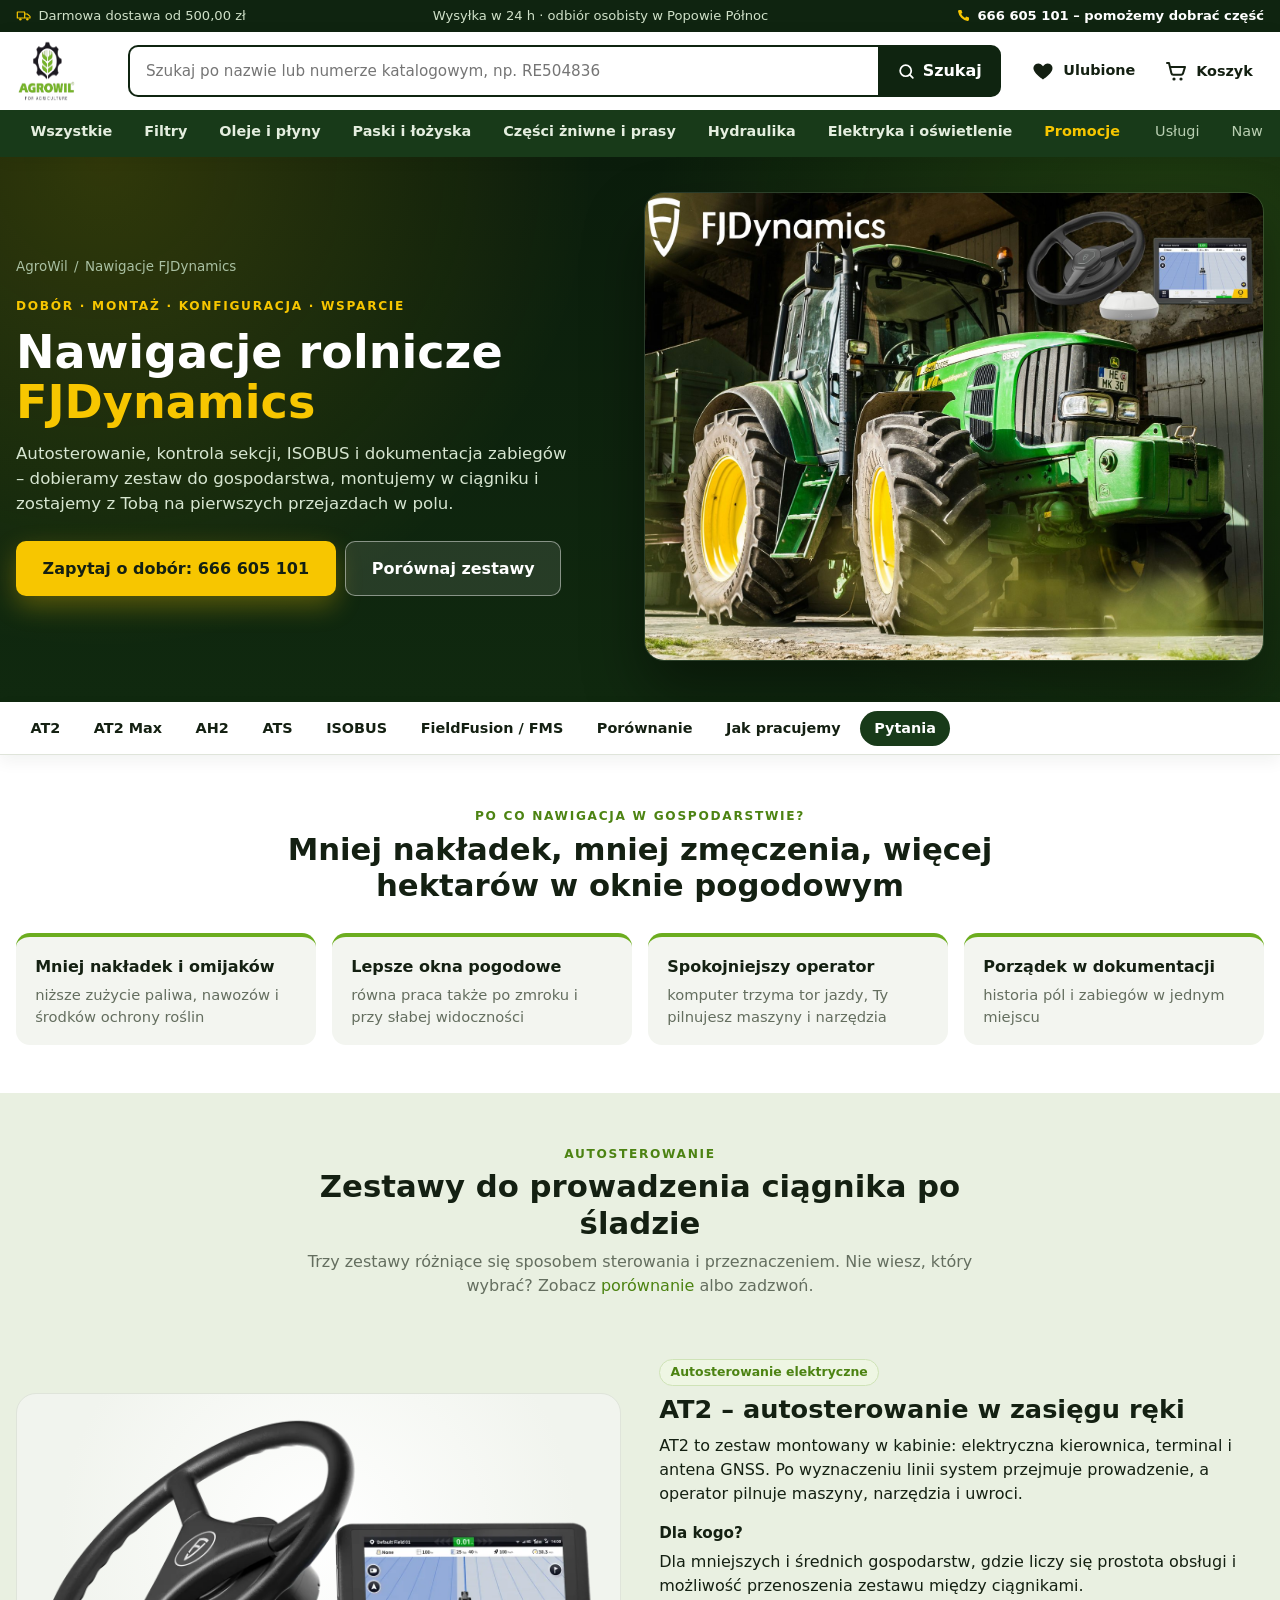
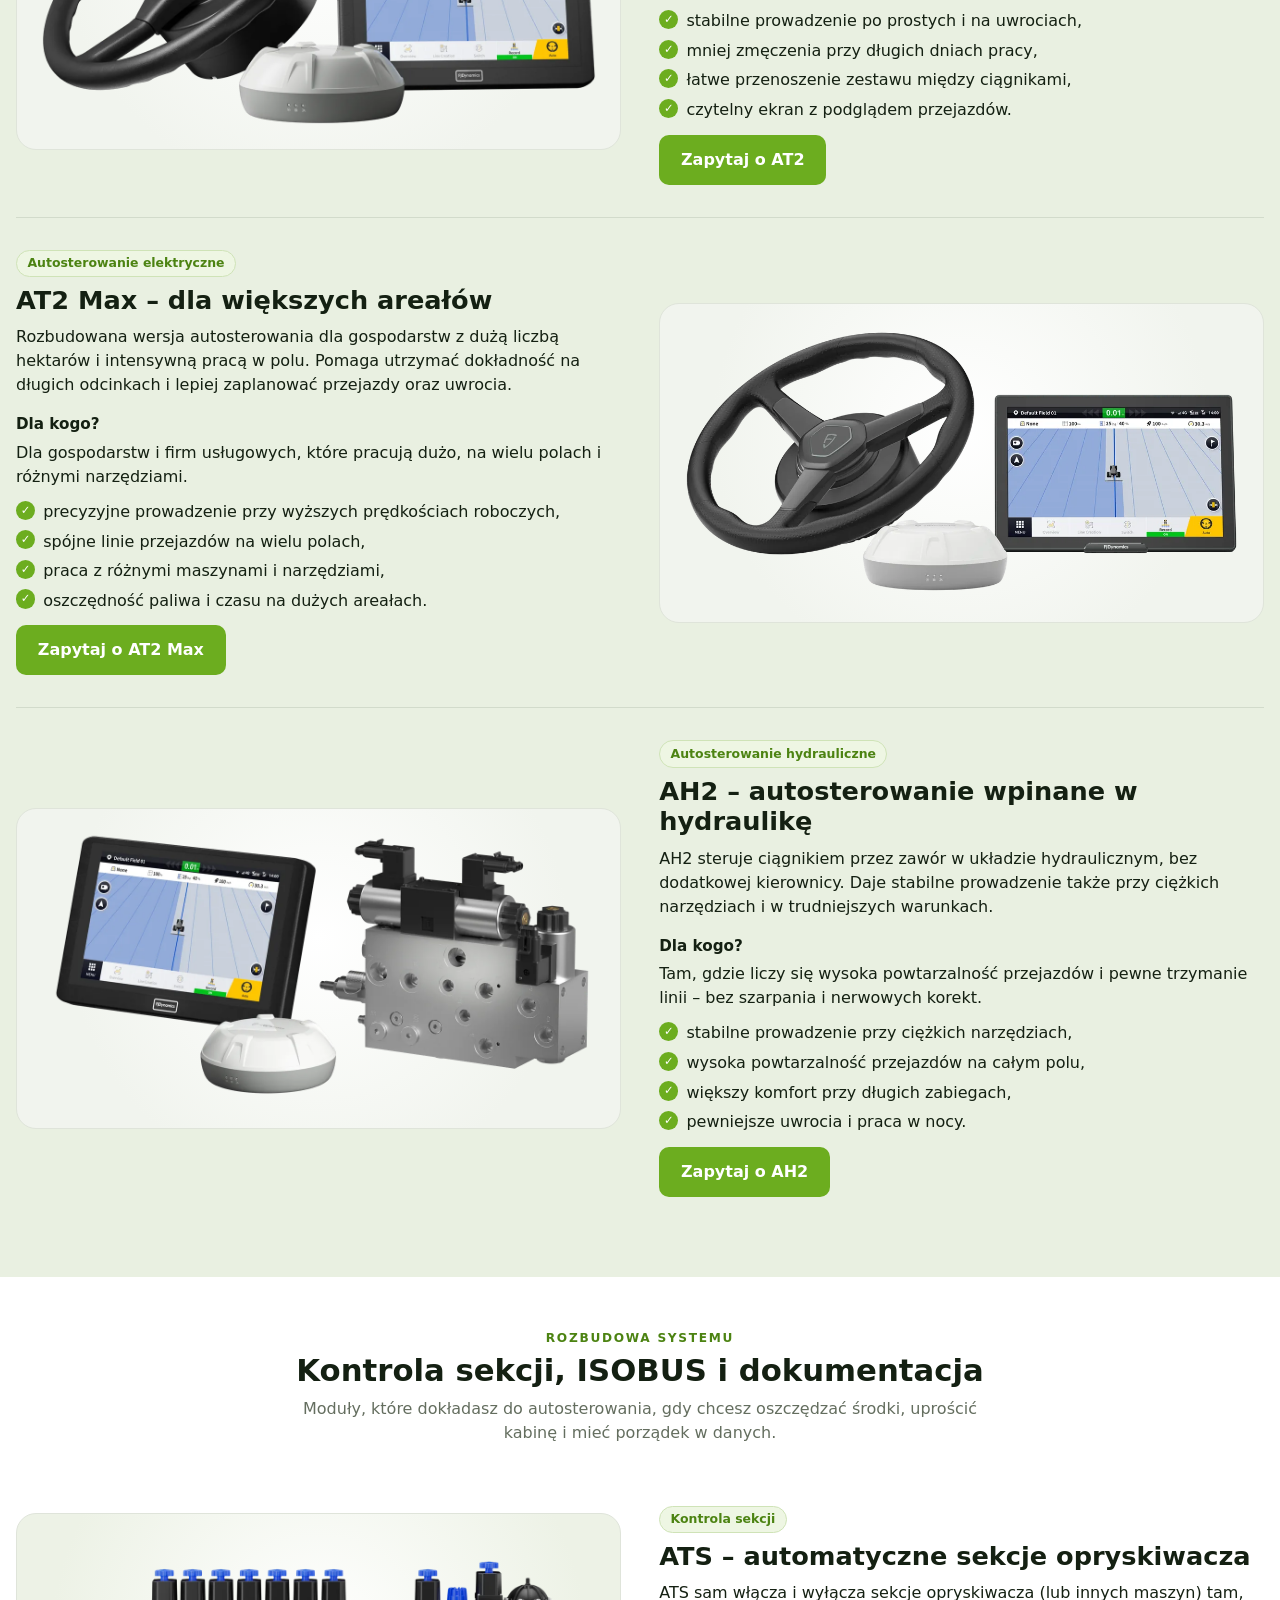
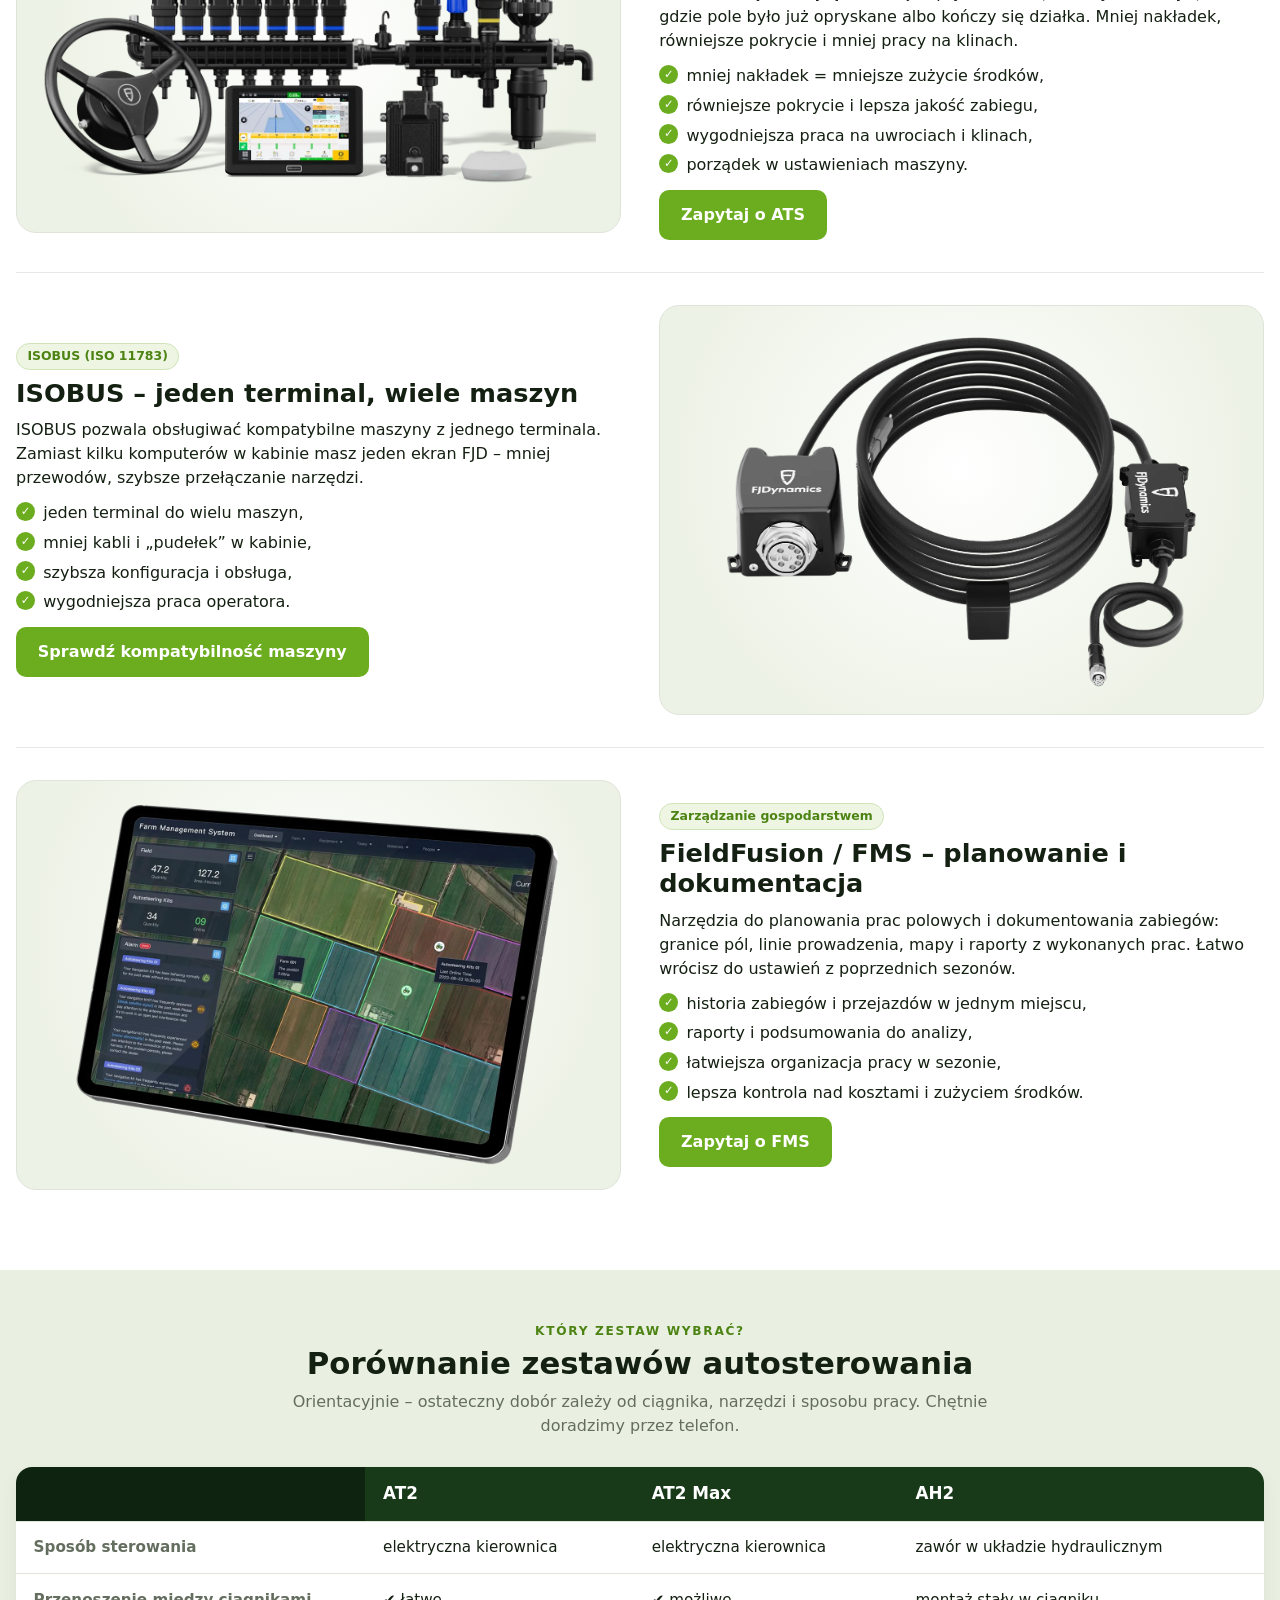
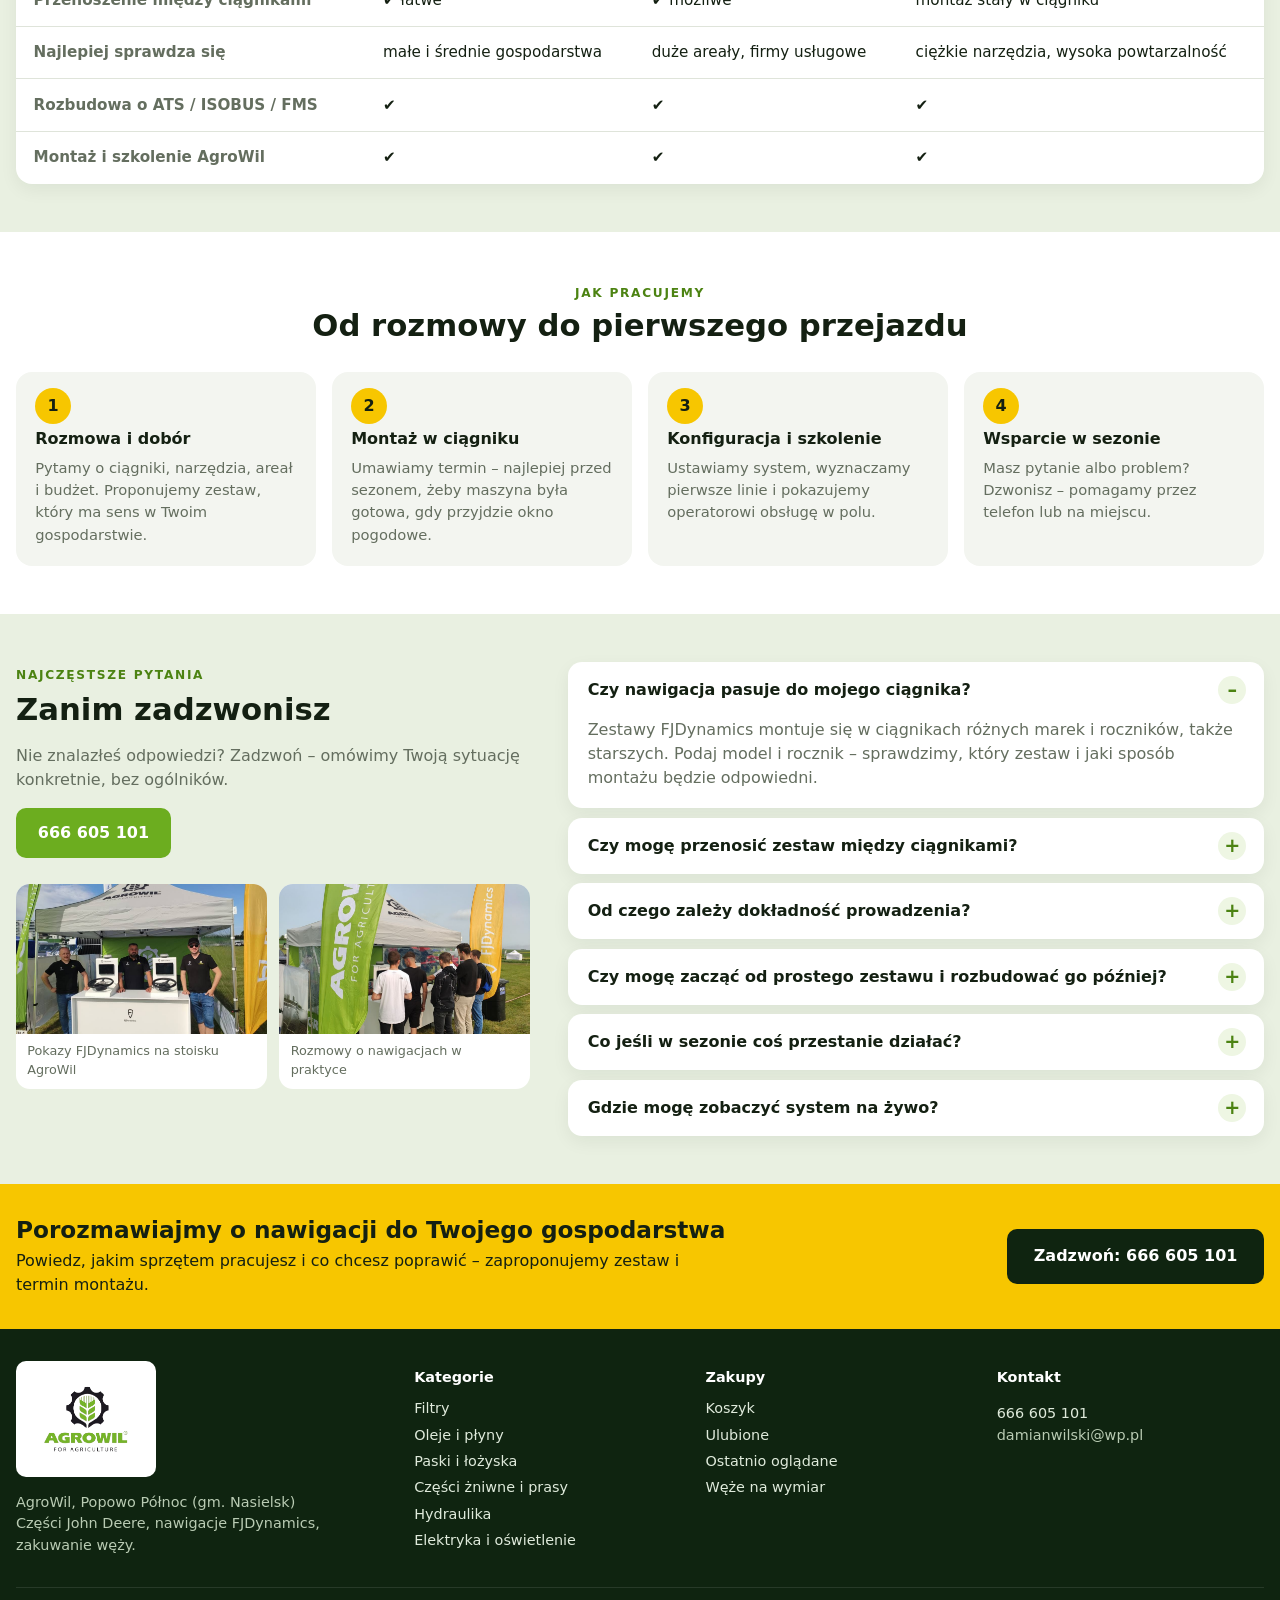
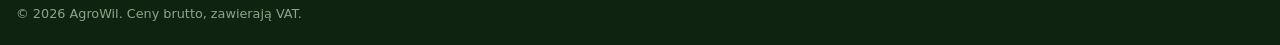
==== agrowilfjdynamics.html @ b427e37b "Podstrona FJDynamics, nowy wygląd strony głównej, poprawki nagłówka - nowa podstrona agrowilfjdynami" ====
<!-- agrowilfjdynamics.html – nawigacje rolnicze FJDynamics: zestawy, porównanie, montaż, pytania -->
<!DOCTYPE html>
<html lang="pl">
<head>
<meta charset="utf-8"/>
<title>Nawigacje rolnicze FJDynamics – AT2, AT2 Max, AH2, ATS, ISOBUS, FMS | AgroWil</title>
<meta content="width=device-width, initial-scale=1.0" name="viewport"/>
<meta content="Dobór, montaż i konfiguracja nawigacji rolniczych FJDynamics: autosterowanie AT2, AT2 Max, AH2, kontrola sekcji ATS, ISOBUS i FieldFusion/FMS. AgroWil, Popowo Północ." name="description"/>
<link href="logo_agrowil.png" rel="icon" type="image/png"/>
<link href="shop/shop.css" rel="stylesheet"/>
</head>
<body class="shop fjd-page">
<div data-shop-header></div>
<main>

<section class="band band--hero fjd-hero">
<div class="wrap fjd-hero__grid">
<div>
<nav class="crumbs crumbs--light" aria-label="Okruszki"><a href="index.html">AgroWil</a><span>/</span><span>Nawigacje FJDynamics</span></nav>
<span class="eyebrow">Dobór · montaż · konfiguracja · wsparcie</span>
<h1>Nawigacje rolnicze <span class="hl">FJDynamics</span></h1>
<p>Autosterowanie, kontrola sekcji, ISOBUS i dokumentacja zabiegów – dobieramy zestaw do gospodarstwa, montujemy w ciągniku i zostajemy z Tobą na pierwszych przejazdach w polu.</p>
<div class="home-hero__actions">
<a class="btn btn--yellow" href="tel:+48666605101">Zapytaj o dobór: 666 605 101</a>
<a class="btn btn--glass" href="#porownanie">Porównaj zestawy</a>
</div>
</div>
<div class="fjd-hero__img">
<img alt="Ciągnik John Deere z nawigacją FJDynamics" src="img/fjd/fjd-hero.jpg"/>
</div>
</div>
</section>

<nav class="fjd-subnav" aria-label="Zestawy FJDynamics">
<div class="wrap fjd-subnav__inner">
<a href="#at2">AT2</a>
<a href="#at2max">AT2 Max</a>
<a href="#ah2">AH2</a>
<a href="#ats">ATS</a>
<a href="#isobus">ISOBUS</a>
<a href="#fms">FieldFusion / FMS</a>
<a href="#porownanie">Porównanie</a>
<a href="#montaz">Jak pracujemy</a>
<a href="#pytania">Pytania</a>
</div>
</nav>

<section class="band band--white">
<div class="wrap">
<header class="band__head">
<span class="eyebrow eyebrow--dark">Po co nawigacja w gospodarstwie?</span>
<h2>Mniej nakładek, mniej zmęczenia, więcej hektarów w oknie pogodowym</h2>
</header>
<div class="fjd-benefits">
<div><b>Mniej nakładek i omijaków</b><span>niższe zużycie paliwa, nawozów i środków ochrony roślin</span></div>
<div><b>Lepsze okna pogodowe</b><span>równa praca także po zmroku i przy słabej widoczności</span></div>
<div><b>Spokojniejszy operator</b><span>komputer trzyma tor jazdy, Ty pilnujesz maszyny i narzędzia</span></div>
<div><b>Porządek w dokumentacji</b><span>historia pól i zabiegów w jednym miejscu</span></div>
</div>
</div>
</section>

<!-- AUTOSTEROWANIE -->
<section class="band band--tint">
<div class="wrap">
<header class="band__head">
<span class="eyebrow eyebrow--dark">Autosterowanie</span>
<h2>Zestawy do prowadzenia ciągnika po śladzie</h2>
<p>Trzy zestawy różniące się sposobem sterowania i przeznaczeniem. Nie wiesz, który wybrać? Zobacz <a href="#porownanie">porównanie</a> albo zadzwoń.</p>
</header>

<article class="fjd-prod" id="at2">
<div class="fjd-prod__img"><img alt="Zestaw FJDynamics AT2 – kierownica, terminal i antena" loading="lazy" src="img/fjd/at2.webp"/></div>
<div class="fjd-prod__body">
<span class="tag">Autosterowanie elektryczne</span>
<h3>AT2 – autosterowanie w zasięgu ręki</h3>
<p>AT2 to zestaw montowany w kabinie: elektryczna kierownica, terminal i antena GNSS. Po wyznaczeniu linii system przejmuje prowadzenie, a operator pilnuje maszyny, narzędzia i uwroci.</p>
<h4>Dla kogo?</h4>
<p>Dla mniejszych i średnich gospodarstw, gdzie liczy się prostota obsługi i możliwość przenoszenia zestawu między ciągnikami.</p>
<ul class="ticks">
<li>stabilne prowadzenie po prostych i na uwrociach,</li>
<li>mniej zmęczenia przy długich dniach pracy,</li>
<li>łatwe przenoszenie zestawu między ciągnikami,</li>
<li>czytelny ekran z podglądem przejazdów.</li>
</ul>
<a class="btn btn--primary" href="tel:+48666605101">Zapytaj o AT2</a>
</div>
</article>

<article class="fjd-prod fjd-prod--rev" id="at2max">
<div class="fjd-prod__img"><img alt="Zestaw FJDynamics AT2 Max" loading="lazy" src="img/fjd/at2max.webp"/></div>
<div class="fjd-prod__body">
<span class="tag">Autosterowanie elektryczne</span>
<h3>AT2 Max – dla większych areałów</h3>
<p>Rozbudowana wersja autosterowania dla gospodarstw z dużą liczbą hektarów i intensywną pracą w polu. Pomaga utrzymać dokładność na długich odcinkach i lepiej zaplanować przejazdy oraz uwrocia.</p>
<h4>Dla kogo?</h4>
<p>Dla gospodarstw i firm usługowych, które pracują dużo, na wielu polach i różnymi narzędziami.</p>
<ul class="ticks">
<li>precyzyjne prowadzenie przy wyższych prędkościach roboczych,</li>
<li>spójne linie przejazdów na wielu polach,</li>
<li>praca z różnymi maszynami i narzędziami,</li>
<li>oszczędność paliwa i czasu na dużych areałach.</li>
</ul>
<a class="btn btn--primary" href="tel:+48666605101">Zapytaj o AT2 Max</a>
</div>
</article>

<article class="fjd-prod" id="ah2">
<div class="fjd-prod__img"><img alt="Zestaw FJDynamics AH2 – autosterowanie hydrauliczne" loading="lazy" src="img/fjd/ah2.webp"/></div>
<div class="fjd-prod__body">
<span class="tag">Autosterowanie hydrauliczne</span>
<h3>AH2 – autosterowanie wpinane w hydraulikę</h3>
<p>AH2 steruje ciągnikiem przez zawór w układzie hydraulicznym, bez dodatkowej kierownicy. Daje stabilne prowadzenie także przy ciężkich narzędziach i w trudniejszych warunkach.</p>
<h4>Dla kogo?</h4>
<p>Tam, gdzie liczy się wysoka powtarzalność przejazdów i pewne trzymanie linii – bez szarpania i nerwowych korekt.</p>
<ul class="ticks">
<li>stabilne prowadzenie przy ciężkich narzędziach,</li>
<li>wysoka powtarzalność przejazdów na całym polu,</li>
<li>większy komfort przy długich zabiegach,</li>
<li>pewniejsze uwrocia i praca w nocy.</li>
</ul>
<a class="btn btn--primary" href="tel:+48666605101">Zapytaj o AH2</a>
</div>
</article>
</div>
</section>

<!-- ROZBUDOWA -->
<section class="band band--white">
<div class="wrap">
<header class="band__head">
<span class="eyebrow eyebrow--dark">Rozbudowa systemu</span>
<h2>Kontrola sekcji, ISOBUS i dokumentacja</h2>
<p>Moduły, które dokładasz do autosterowania, gdy chcesz oszczędzać środki, uprościć kabinę i mieć porządek w danych.</p>
</header>

<article class="fjd-prod" id="ats">
<div class="fjd-prod__img"><img alt="System ATS FJDynamics do kontroli sekcji opryskiwacza" loading="lazy" src="img/fjd/ats.webp"/></div>
<div class="fjd-prod__body">
<span class="tag">Kontrola sekcji</span>
<h3>ATS – automatyczne sekcje opryskiwacza</h3>
<p>ATS sam włącza i wyłącza sekcje opryskiwacza (lub innych maszyn) tam, gdzie pole było już opryskane albo kończy się działka. Mniej nakładek, równiejsze pokrycie i mniej pracy na klinach.</p>
<ul class="ticks">
<li>mniej nakładek = mniejsze zużycie środków,</li>
<li>równiejsze pokrycie i lepsza jakość zabiegu,</li>
<li>wygodniejsza praca na uwrociach i klinach,</li>
<li>porządek w ustawieniach maszyny.</li>
</ul>
<a class="btn btn--primary" href="tel:+48666605101">Zapytaj o ATS</a>
</div>
</article>

<article class="fjd-prod fjd-prod--rev" id="isobus">
<div class="fjd-prod__img"><img alt="ISOBUS FJDynamics – jeden terminal do wielu maszyn" loading="lazy" src="img/fjd/isobus.webp"/></div>
<div class="fjd-prod__body">
<span class="tag">ISOBUS (ISO 11783)</span>
<h3>ISOBUS – jeden terminal, wiele maszyn</h3>
<p>ISOBUS pozwala obsługiwać kompatybilne maszyny z jednego terminala. Zamiast kilku komputerów w kabinie masz jeden ekran FJD – mniej przewodów, szybsze przełączanie narzędzi.</p>
<ul class="ticks">
<li>jeden terminal do wielu maszyn,</li>
<li>mniej kabli i „pudełek” w kabinie,</li>
<li>szybsza konfiguracja i obsługa,</li>
<li>wygodniejsza praca operatora.</li>
</ul>
<a class="btn btn--primary" href="tel:+48666605101">Sprawdź kompatybilność maszyny</a>
</div>
</article>

<article class="fjd-prod" id="fms">
<div class="fjd-prod__img"><img alt="FieldFusion / FMS – planowanie i dokumentacja zabiegów" loading="lazy" src="img/fjd/fms.webp"/></div>
<div class="fjd-prod__body">
<span class="tag">Zarządzanie gospodarstwem</span>
<h3>FieldFusion / FMS – planowanie i dokumentacja</h3>
<p>Narzędzia do planowania prac polowych i dokumentowania zabiegów: granice pól, linie prowadzenia, mapy i raporty z wykonanych prac. Łatwo wrócisz do ustawień z poprzednich sezonów.</p>
<ul class="ticks">
<li>historia zabiegów i przejazdów w jednym miejscu,</li>
<li>raporty i podsumowania do analizy,</li>
<li>łatwiejsza organizacja pracy w sezonie,</li>
<li>lepsza kontrola nad kosztami i zużyciem środków.</li>
</ul>
<a class="btn btn--primary" href="tel:+48666605101">Zapytaj o FMS</a>
</div>
</article>
</div>
</section>

<!-- PORÓWNANIE -->
<section class="band band--tint" id="porownanie">
<div class="wrap">
<header class="band__head">
<span class="eyebrow eyebrow--dark">Który zestaw wybrać?</span>
<h2>Porównanie zestawów autosterowania</h2>
<p>Orientacyjnie – ostateczny dobór zależy od ciągnika, narzędzi i sposobu pracy. Chętnie doradzimy przez telefon.</p>
</header>
<div class="table-wrap">
<table class="compare">
<thead>
<tr><th></th><th>AT2</th><th>AT2 Max</th><th>AH2</th></tr>
</thead>
<tbody>
<tr><th>Sposób sterowania</th><td>elektryczna kierownica</td><td>elektryczna kierownica</td><td>zawór w układzie hydraulicznym</td></tr>
<tr><th>Przenoszenie między ciągnikami</th><td>✔ łatwe</td><td>✔ możliwe</td><td>montaż stały w ciągniku</td></tr>
<tr><th>Najlepiej sprawdza się</th><td>małe i średnie gospodarstwa</td><td>duże areały, firmy usługowe</td><td>ciężkie narzędzia, wysoka powtarzalność</td></tr>
<tr><th>Rozbudowa o ATS / ISOBUS / FMS</th><td>✔</td><td>✔</td><td>✔</td></tr>
<tr><th>Montaż i szkolenie AgroWil</th><td>✔</td><td>✔</td><td>✔</td></tr>
</tbody>
</table>
</div>
</div>
</section>

<!-- JAK PRACUJEMY -->
<section class="band band--white" id="montaz">
<div class="wrap">
<header class="band__head">
<span class="eyebrow eyebrow--dark">Jak pracujemy</span>
<h2>Od rozmowy do pierwszego przejazdu</h2>
</header>
<ol class="fjd-steps">
<li><b>Rozmowa i dobór</b><span>Pytamy o ciągniki, narzędzia, areał i budżet. Proponujemy zestaw, który ma sens w Twoim gospodarstwie.</span></li>
<li><b>Montaż w ciągniku</b><span>Umawiamy termin – najlepiej przed sezonem, żeby maszyna była gotowa, gdy przyjdzie okno pogodowe.</span></li>
<li><b>Konfiguracja i szkolenie</b><span>Ustawiamy system, wyznaczamy pierwsze linie i pokazujemy operatorowi obsługę w polu.</span></li>
<li><b>Wsparcie w sezonie</b><span>Masz pytanie albo problem? Dzwonisz – pomagamy przez telefon lub na miejscu.</span></li>
</ol>
</div>
</section>

<!-- PYTANIA -->
<section class="band band--tint" id="pytania">
<div class="wrap fjd-faq-grid">
<div>
<span class="eyebrow eyebrow--dark">Najczęstsze pytania</span>
<h2>Zanim zadzwonisz</h2>
<p>Nie znalazłeś odpowiedzi? Zadzwoń – omówimy Twoją sytuację konkretnie, bez ogólników.</p>
<a class="btn btn--primary" href="tel:+48666605101">666 605 101</a>
<div class="fjd-gallery">
<figure><img alt="Stoisko AgroWil z nawigacjami FJDynamics na targach" loading="lazy" src="img/fjd/fot1.jpg"/><figcaption>Pokazy FJDynamics na stoisku AgroWil</figcaption></figure>
<figure><img alt="Rozmowy z rolnikami na stoisku AgroWil" loading="lazy" src="img/fjd/fot3.jpg"/><figcaption>Rozmowy o nawigacjach w praktyce</figcaption></figure>
</div>
</div>
<div class="faq">
<details open>
<summary>Czy nawigacja pasuje do mojego ciągnika?</summary>
<p>Zestawy FJDynamics montuje się w ciągnikach różnych marek i roczników, także starszych. Podaj model i rocznik – sprawdzimy, który zestaw i jaki sposób montażu będzie odpowiedni.</p>
</details>
<details>
<summary>Czy mogę przenosić zestaw między ciągnikami?</summary>
<p>Zestawy z elektryczną kierownicą (AT2, AT2 Max) da się przekładać między ciągnikami. AH2 montuje się na stałe w układzie hydraulicznym konkretnej maszyny.</p>
</details>
<details>
<summary>Od czego zależy dokładność prowadzenia?</summary>
<p>Przede wszystkim od źródła sygnału korekcyjnego (np. RTK), ustawienia anteny i konfiguracji ciągnika z narzędziem. Przy montażu dobieramy i ustawiamy wszystko tak, żeby przejazdy były powtarzalne.</p>
</details>
<details>
<summary>Czy mogę zacząć od prostego zestawu i rozbudować go później?</summary>
<p>Tak. Do autosterowania można z czasem dołożyć kontrolę sekcji ATS, ISOBUS czy dokumentację FieldFusion/FMS – nie trzeba kupować wszystkiego od razu.</p>
</details>
<details>
<summary>Co jeśli w sezonie coś przestanie działać?</summary>
<p>Dzwonisz do nas. Większość spraw rozwiązujemy przez telefon, a gdy trzeba – przyjeżdżamy na miejsce. Wiemy, że w sezonie liczy się każdy dzień.</p>
</details>
<details>
<summary>Gdzie mogę zobaczyć system na żywo?</summary>
<p>Pokazujemy nawigacje m.in. na Mazowieckich Dniach Rolnictwa i w Szepietowie. Możesz też umówić się na pokaz – zadzwoń i ustalimy termin.</p>
</details>
</div>
</div>
</section>

<section class="band band--yellow">
<div class="wrap cta-band">
<div>
<h2>Porozmawiajmy o nawigacji do Twojego gospodarstwa</h2>
<p>Powiedz, jakim sprzętem pracujesz i co chcesz poprawić – zaproponujemy zestaw i termin montażu.</p>
</div>
<a class="btn btn--dark" href="tel:+48666605101">Zadzwoń: 666 605 101</a>
</div>
</section>

</main>
<div data-shop-footer="no-perks"></div>
<script defer src="shop/products.js"></script>
<script defer src="shop/photos.js"></script>
<script defer src="shop/images.js"></script>
<script defer src="shop/shop.js"></script>
<script defer src="shop/fjd.js"></script>
</body>
</html>
---- shop/shop.css ----
/* shop/shop.css – sklep AgroWil */

:root {
  --bg: #f3f5f0;
  --surface: #ffffff;
  --line: #dfe4da;
  --ink: #142012;
  --muted: #646e5f;
  --forest: #0f2410;
  --forest-2: #183a19;
  --lime: #6cad1f;
  --lime-d: #4c8312;
  --lime-soft: #eef6e3;
  --yellow: #f7c600;
  --yellow-d: #e0b200;
  --sale: #d0392b;
  --ok: #2f8a2a;
  --warn: #c77800;
  --radius: 12px;
  --shadow: 0 10px 30px rgba(15, 36, 16, 0.1);
}

*, *::before, *::after { box-sizing: border-box; }

body.shop {
  margin: 0;
  font-family: system-ui, -apple-system, BlinkMacSystemFont, "Segoe UI", sans-serif;
  background: var(--bg);
  color: var(--ink);
  line-height: 1.5;
}

body.no-scroll { overflow: hidden; }

/* pola i kotwice nie chowają się pod przyklejonym nagłówkiem */
.shop input, .shop textarea, .shop [id] { scroll-margin-top: calc(var(--shop-header-h, 130px) + 16px); }

.shop img { max-width: 100%; display: block; }
.shop a { color: var(--lime-d); text-decoration: none; }
.shop a:hover { text-decoration: underline; }
.shop svg { display: block; }
.shop h1, .shop h2, .shop h3 { line-height: 1.2; }

.wrap { width: min(1280px, 100% - 2rem); margin: 0 auto; }
.shop-main { padding: 1rem 0 3rem; min-height: 60vh; }

/* ---------- Przyciski ---------- */
.btn {
  display: inline-flex; align-items: center; justify-content: center; gap: .5rem;
  padding: .75rem 1.3rem; border-radius: 10px; border: 1px solid transparent;
  font: inherit; font-weight: 700; cursor: pointer; text-decoration: none !important;
  transition: background .15s, transform .1s, box-shadow .15s;
}
.btn svg { width: 18px; height: 18px; }
.btn--primary { background: var(--lime); color: #fff !important; }
.btn--primary:hover { background: var(--lime-d); }
.btn--primary:disabled { background: #a9b6a0; cursor: not-allowed; }
.btn--ghost { background: #fff; border-color: var(--line); color: var(--ink) !important; }
.btn--ghost:hover { border-color: var(--lime); }
.btn--yellow { background: var(--yellow); color: var(--ink) !important; }
.btn--yellow:hover { background: var(--yellow-d); }
.btn--glass { background: rgba(255, 255, 255, .1); border-color: rgba(255, 255, 255, .45); color: #fff !important; }
.btn--glass:hover { background: rgba(255, 255, 255, .18); }
.btn--small { padding: .45rem .8rem; font-size: .88rem; }
.btn--block { width: 100%; }

.btn-cart {
  display: inline-flex; align-items: center; justify-content: center; gap: .45rem;
  width: 100%; padding: .65rem .8rem; border: 0; border-radius: 10px;
  background: var(--yellow); color: var(--ink) !important; font: inherit; font-weight: 800; font-size: .92rem;
  cursor: pointer; text-decoration: none !important; transition: background .15s, transform .1s;
}
.btn-cart:hover { background: var(--yellow-d); }
.btn-cart:active { transform: scale(.98); }
.btn-cart svg { width: 19px; height: 19px; }
.btn-cart--ghost { background: transparent; border: 1px solid var(--line); font-weight: 600; }
.btn-cart--ghost:hover { background: var(--lime-soft); }
.btn-cart--big { padding: .9rem 1.4rem; font-size: 1.02rem; flex: 1; }

.icon-btn {
  display: inline-grid; place-items: center; width: 40px; height: 40px; padding: 0;
  border: 1px solid var(--line); border-radius: 10px; background: #fff; color: var(--ink); cursor: pointer;
}
.icon-btn svg { width: 20px; height: 20px; }
.icon-btn:hover { border-color: var(--lime); color: var(--lime-d); }
.icon-btn--add { background: var(--yellow); border-color: var(--yellow); }

.link-btn { background: none; border: 0; padding: 0; font: inherit; font-size: .9rem; color: var(--lime-d); cursor: pointer; }
.link-btn:hover { text-decoration: underline; }

/* ---------- Pasek górny ---------- */
.topbar { background: var(--forest); color: #cfe0c8; font-size: .82rem; }
.topbar__inner { display: flex; justify-content: space-between; align-items: center; gap: 1rem; padding: .4rem 0; }
.topbar span, .topbar a { display: inline-flex; align-items: center; gap: .4rem; }
.topbar a { color: #fff !important; font-weight: 600; }
.topbar svg { width: 16px; height: 16px; color: var(--yellow); }

/* ---------- Nagłówek ---------- */
.shop-header { position: sticky; top: 0; z-index: 50; background: #fff; box-shadow: 0 2px 14px rgba(15, 36, 16, .08); }
.shop-header__row { display: flex; align-items: center; gap: 1.2rem; padding: .55rem 0; }
.shop-logo { display: flex; align-items: center; gap: .1rem; flex-shrink: 0; text-decoration: none !important; }
.shop-logo img { height: 104px; width: auto; margin: -22px -16px; }
.shop-burger { display: none; }

.shop-search { position: relative; flex: 1; display: flex; }
.shop-search input {
  flex: 1; min-width: 0; padding: .78rem 1rem; font: inherit; font-size: .95rem;
  border: 2px solid var(--forest); border-right: 0; border-radius: 10px 0 0 10px; outline: none;
}
.shop-search input:focus { border-color: var(--lime); }
.shop-search input:focus + button { background: var(--lime); }
.shop-search button {
  display: flex; align-items: center; gap: .4rem; padding: 0 1.2rem; border: 0; border-radius: 0 10px 10px 0;
  background: var(--forest); color: #fff; font: inherit; font-weight: 700; cursor: pointer;
}
.shop-search button svg { width: 19px; height: 19px; }

.suggest {
  position: absolute; top: calc(100% + 6px); left: 0; right: 0; z-index: 60;
  background: #fff; border: 1px solid var(--line); border-radius: var(--radius); box-shadow: var(--shadow);
  max-height: 70vh; overflow: auto; padding: .35rem;
}
.suggest a { display: flex; align-items: center; gap: .75rem; padding: .45rem .55rem; border-radius: 8px; color: var(--ink) !important; text-decoration: none !important; }
.suggest a:hover, .suggest a.is-active { background: var(--lime-soft); }
.suggest__img { width: 46px; height: 46px; flex-shrink: 0; border-radius: 6px; overflow: hidden; }
.suggest__txt { flex: 1; min-width: 0; display: flex; flex-direction: column; font-size: .9rem; }
.suggest__txt b { font-weight: 600; white-space: nowrap; overflow: hidden; text-overflow: ellipsis; }
.suggest__txt small { color: var(--muted); }
.suggest__price { font-weight: 800; white-space: nowrap; }
.suggest__cat { font-size: .9rem; }
.suggest__all { justify-content: center; font-weight: 700; color: var(--lime-d) !important; border-top: 1px solid var(--line); border-radius: 0 !important; }
.suggest__empty { padding: .8rem; font-size: .9rem; color: var(--muted); }

.shop-actions { display: flex; gap: .4rem; flex-shrink: 0; }
.shop-action {
  position: relative; display: flex; align-items: center; gap: .5rem; padding: .5rem .7rem; border-radius: 10px;
  color: var(--ink) !important; font-weight: 600; font-size: .9rem; text-decoration: none !important;
}
.shop-action:hover { background: var(--lime-soft); }
.shop-action svg { width: 24px; height: 24px; }
.shop-action__txt { display: flex; flex-direction: column; line-height: 1.15; }
.shop-action__txt small { font-weight: 800; color: var(--lime-d); }
.bubble {
  position: absolute; top: 2px; left: 22px; min-width: 19px; height: 19px; padding: 0 5px; border-radius: 99px;
  background: var(--sale); color: #fff; font-size: .7rem; line-height: 19px; text-align: center;
}
.bubble[hidden] { display: none; }

.cats { background: var(--forest-2); }
.cats__inner { display: flex; gap: .2rem; overflow-x: auto; scrollbar-width: none; }
.cats__inner::-webkit-scrollbar { display: none; }
.cats a {
  padding: .7rem .9rem; color: #e4eedf !important; font-size: .9rem; font-weight: 600; white-space: nowrap;
  border-bottom: 3px solid transparent; text-decoration: none !important;
}
.cats a:hover { background: rgba(255, 255, 255, .07); }
.cats a.is-active { border-bottom-color: var(--yellow); color: #fff !important; }
.cats .cats__promo { color: var(--yellow) !important; }
.cats__sep { margin-left: auto; }
.cats .cats__info { color: #b9cfb2 !important; font-weight: 500; }
.cats .cats__info:hover { color: #fff !important; }

/* ---------- Okruszki, nagłówki ---------- */
.crumbs { display: flex; flex-wrap: wrap; gap: .4rem; font-size: .84rem; color: var(--muted); margin: .4rem 0 1rem; }
.crumbs a { color: var(--muted) !important; }
.crumbs span:last-child { color: var(--ink); }
.page-title { font-size: 1.6rem; margin: 0 0 1rem; }
.page-title small { font-size: 1rem; color: var(--muted); font-weight: 500; }
.list-head h1 { margin: 0 0 .3rem; font-size: 1.7rem; }
.list-head p { margin: 0 0 1.2rem; color: var(--muted); max-width: 760px; }

.shop-hero {
  display: flex; align-items: center; justify-content: space-between; gap: 1.5rem;
  padding: 1.8rem 2rem; border-radius: 16px; color: #fff; margin-bottom: 1.2rem;
  background:
    linear-gradient(110deg, rgba(10, 30, 11, .94) 30%, rgba(10, 30, 11, .55)),
    url("../jd3.jpg") center / cover;
}
.shop-hero h1 { margin: 0 0 .5rem; font-size: clamp(1.4rem, 2.6vw, 2.1rem); }
.shop-hero p { margin: 0; color: #d6e5d0; max-width: 620px; }
.shop-hero .btn { flex-shrink: 0; background: var(--yellow); color: var(--ink) !important; }

.cat-tiles { display: grid; grid-template-columns: repeat(6, 1fr); gap: .8rem; margin-bottom: 1.8rem; }
.cat-tile {
  display: flex; flex-direction: column; align-items: center; text-align: center; padding: .7rem .6rem .9rem;
  background: #fff; border: 1px solid var(--line); border-radius: var(--radius); color: var(--ink) !important;
  text-decoration: none !important; transition: border-color .15s, transform .15s, box-shadow .15s;
}
.cat-tile:hover { border-color: var(--lime); transform: translateY(-2px); box-shadow: var(--shadow); }
.cat-tile__img { width: 100%; max-width: 120px; aspect-ratio: 1; border-radius: 10px; overflow: hidden; margin-bottom: .4rem; }
.cat-tile b { font-size: .92rem; }
.cat-tile small { color: var(--muted); font-size: .8rem; }

/* ---------- Listing ---------- */
.list-layout { display: grid; grid-template-columns: 250px minmax(0, 1fr); gap: 1.5rem; align-items: start; }

.filters { position: sticky; top: 150px; background: #fff; border: 1px solid var(--line); border-radius: var(--radius); padding: .4rem 1rem 1rem; max-height: calc(100vh - 170px); overflow: auto; }
.filters__head { display: flex; justify-content: space-between; align-items: center; }
.filters__head h2 { font-size: 1.05rem; margin: .7rem 0 .2rem; }
.filters__close { display: none; }
.fgroup { padding: .8rem 0; border-top: 1px solid var(--line); }
.fgroup:first-of-type { border-top: 0; }
.fgroup h3 { margin: 0 0 .55rem; font-size: .8rem; text-transform: uppercase; letter-spacing: .08em; color: var(--muted); }
.fcats { list-style: none; margin: 0; padding: 0; }
.fcats a { display: flex; justify-content: space-between; padding: .32rem .5rem; border-radius: 7px; color: var(--ink) !important; font-size: .92rem; text-decoration: none !important; }
.fcats a:hover { background: var(--lime-soft); }
.fcats a.is-active { background: var(--lime-soft); color: var(--lime-d) !important; font-weight: 700; }
.fcats small, .check small { color: var(--muted); font-weight: 400; }
.fprice { display: flex; align-items: center; gap: .35rem; }
.fprice input { width: 100%; min-width: 0; padding: .45rem .5rem; border: 1px solid var(--line); border-radius: 8px; font: inherit; font-size: .9rem; }
.check { display: flex; align-items: center; gap: .5rem; padding: .22rem 0; font-size: .92rem; cursor: pointer; }
.check input { width: 17px; height: 17px; accent-color: var(--lime); margin: 0; flex-shrink: 0; }
.check small { margin-left: auto; }
.fhint { font-size: .82rem; color: var(--muted); margin: .5rem 0 0; }

.toolbar { display: flex; align-items: center; gap: 1rem; flex-wrap: wrap; padding: .55rem .8rem; background: #fff; border: 1px solid var(--line); border-radius: var(--radius); margin-bottom: .8rem; }
.toolbar__filters { display: none; }
.toolbar__count { color: var(--muted); font-size: .92rem; }
.toolbar__count b { color: var(--ink); }
.toolbar__sort { margin-left: auto; font-size: .9rem; color: var(--muted); display: flex; align-items: center; gap: .4rem; }
.toolbar__sort select { padding: .4rem .5rem; border: 1px solid var(--line); border-radius: 8px; font: inherit; font-size: .9rem; background: #fff; }
.toolbar__view { display: flex; border: 1px solid var(--line); border-radius: 8px; overflow: hidden; }
.toolbar__view button { border: 0; background: #fff; padding: .35rem .65rem; cursor: pointer; font-size: 1rem; color: var(--muted); }
.toolbar__view button.is-active { background: var(--forest-2); color: #fff; }

.chips { display: flex; flex-wrap: wrap; align-items: center; gap: .4rem; margin-bottom: .8rem; }
.chip { border: 1px solid var(--lime); background: var(--lime-soft); color: var(--lime-d); border-radius: 99px; padding: .25rem .7rem; font: inherit; font-size: .84rem; cursor: pointer; }

.grid { display: grid; gap: .9rem; }
.grid--grid { grid-template-columns: repeat(auto-fill, minmax(220px, 1fr)); }
.grid--list { grid-template-columns: 1fr; }

.pager { display: flex; justify-content: center; gap: .3rem; margin-top: 1.4rem; }
.pager button { min-width: 38px; height: 38px; border: 1px solid var(--line); background: #fff; border-radius: 8px; font: inherit; cursor: pointer; }
.pager button.is-active { background: var(--forest-2); color: #fff; border-color: var(--forest-2); }

.empty { text-align: center; background: #fff; border: 1px dashed var(--line); border-radius: var(--radius); padding: 2.5rem 1.5rem; }
.empty h1, .empty h3 { margin: 0 0 .5rem; }
.empty p { color: var(--muted); max-width: 520px; margin: 0 auto 1rem; }

/* ---------- Karta produktu (kafelek) ---------- */
.pcard {
  position: relative; display: flex; flex-direction: column; background: #fff;
  border: 1px solid var(--line); border-radius: var(--radius); overflow: hidden;
  transition: box-shadow .18s, border-color .18s;
}
.pcard:hover { box-shadow: var(--shadow); border-color: #c9d4c1; }
.pcard__img { position: relative; display: block; aspect-ratio: 1; overflow: hidden; }
.pcard__img svg, .pcard__img img { width: 100%; height: 100%; object-fit: cover; transition: transform .3s; }
.pcard:hover .pcard__img svg { transform: scale(1.04); }
.pcard__body { display: flex; flex-direction: column; flex: 1; padding: .7rem .85rem .85rem; }
.pcard__sku { font-size: .74rem; color: var(--muted); letter-spacing: .02em; }
.pcard__name { margin: .15rem 0 .3rem; font-size: .93rem; font-weight: 600; line-height: 1.3; }
.pcard__name a { color: var(--ink) !important; display: -webkit-box; -webkit-line-clamp: 2; -webkit-box-orient: vertical; overflow: hidden; min-height: 2.6em; }
.pcard__rating { display: flex; align-items: center; gap: .3rem; margin-bottom: .4rem; }
.pcard__short { display: none; margin: 0 0 .6rem; font-size: .88rem; color: var(--muted); }
.pcard__foot { margin-top: auto; display: flex; flex-direction: column; gap: .35rem; }

.grid--list .pcard { flex-direction: row; }
.grid--list .pcard__img { width: 200px; flex-shrink: 0; }
.grid--list .pcard__body { display: grid; grid-template-columns: minmax(0, 1fr) 210px; grid-template-rows: auto auto auto 1fr; column-gap: 1.4rem; padding: 1rem 1.2rem; }
.grid--list .pcard__short { display: block; }
.grid--list .pcard__foot { grid-column: 2; grid-row: 1 / span 4; margin: 0; justify-content: center; }

.fav-btn {
  position: absolute; top: .55rem; right: .55rem; z-index: 2; width: 36px; height: 36px; padding: 0;
  display: grid; place-items: center; border: 1px solid var(--line); border-radius: 50%;
  background: rgba(255, 255, 255, .92); color: #b6beb1; cursor: pointer; transition: color .15s, transform .15s;
}
.fav-btn svg { width: 19px; height: 19px; }
.fav-btn:hover { color: var(--sale); transform: scale(1.08); }
.fav-btn.is-on { color: var(--sale); }
.buybox .fav-btn { position: static; width: 50px; height: 50px; border-radius: 10px; flex-shrink: 0; }

.badges { position: absolute; top: .55rem; left: .55rem; display: flex; flex-direction: column; align-items: flex-start; gap: .25rem; }
.badge { display: inline-block; padding: .14rem .5rem; border-radius: 5px; font-size: .72rem; font-weight: 800; letter-spacing: .03em; text-transform: uppercase; }
.badge--sale { background: var(--sale); color: #fff; }
.badge--new { background: var(--forest-2); color: #fff; }
.badge--hit { background: var(--yellow); color: var(--ink); }

.price { display: flex; align-items: baseline; flex-wrap: wrap; gap: .5rem; }
.price__now { font-size: 1.22rem; font-weight: 800; }
.price__now--sale { color: var(--sale); }
.price__old { color: var(--muted); font-size: .9rem; }

.stock { display: inline-flex; align-items: center; gap: .35rem; font-size: .8rem; font-weight: 600; }
.stock::before { content: ""; width: 8px; height: 8px; border-radius: 50%; background: currentColor; }
.stock--ok { color: var(--ok); }
.stock--low { color: var(--warn); }
.stock--out { color: var(--muted); }

.stars { position: relative; display: inline-block; font-size: .9rem; letter-spacing: 1px; line-height: 1; }
.stars__bg { color: #d8ddd3; }
.stars__fg { position: absolute; inset: 0 auto 0 0; overflow: hidden; color: #f2a900; white-space: nowrap; }
.stars__count { font-size: .78rem; color: var(--muted); }

/* ---------- Karuzele ---------- */
.rail { margin-top: 2.4rem; }
.rail__head { display: flex; align-items: center; gap: 1rem; margin-bottom: .8rem; }
.rail__head h2 { margin: 0; font-size: 1.3rem; }
.rail__nav { margin-left: auto; display: flex; gap: .35rem; }
.rail__btn { width: 38px; height: 38px; display: grid; place-items: center; border: 1px solid var(--line); background: #fff; border-radius: 50%; cursor: pointer; color: var(--ink); }
.rail__btn:hover { border-color: var(--lime); color: var(--lime-d); }
.rail__btn svg { width: 18px; height: 18px; }
.rail__track {
  display: grid; grid-auto-flow: column; grid-auto-columns: minmax(210px, calc((100% - 4 * .9rem) / 5));
  gap: .9rem; overflow-x: auto; scroll-snap-type: x mandatory; padding-bottom: .6rem; scrollbar-width: none;
}
.rail__track > * { scroll-snap-align: start; }

/* ---------- Strona produktu ---------- */
.pd { display: grid; grid-template-columns: minmax(0, 1.05fr) minmax(0, 1fr); gap: 2rem; align-items: start; }
.pd__gallery { display: grid; grid-template-columns: 76px minmax(0, 1fr); gap: .7rem; position: sticky; top: 150px; }
.pd__main { position: relative; grid-column: 2; grid-row: 1; aspect-ratio: 1; border-radius: 14px; overflow: hidden; border: 1px solid var(--line); background: #fff; }
.pd__main svg { width: 100%; height: 100%; }
.pd__main .badges { top: .9rem; left: .9rem; }
.pd__main .badge { font-size: .85rem; }
.pd__thumbs { grid-column: 1; grid-row: 1; display: flex; flex-direction: column; gap: .5rem; }
.pd__thumbs button { padding: 0; border: 2px solid var(--line); border-radius: 10px; overflow: hidden; cursor: pointer; background: #fff; aspect-ratio: 1; }
.pd__thumbs button.is-active { border-color: var(--lime); }

.pd__info h1 { font-size: clamp(1.35rem, 2.2vw, 1.8rem); margin: 0 0 .6rem; }
.pd__meta { display: flex; flex-wrap: wrap; align-items: center; gap: .4rem 1.4rem; font-size: .88rem; color: var(--muted); margin-bottom: .8rem; }
.pd__meta > span { display: inline-flex; align-items: center; gap: .4rem; }
.pd__meta b { color: var(--ink); }
.pd__short { font-size: 1rem; margin: 0 0 1.1rem; }

.buybox { background: #fff; border: 1px solid var(--line); border-radius: 14px; padding: 1.2rem 1.3rem; display: flex; flex-direction: column; gap: .55rem; }
.buybox__price { display: flex; align-items: center; flex-wrap: wrap; gap: .8rem; }
.buybox .price__now { font-size: 2rem; }
.buybox .price__old { font-size: 1.05rem; }
.omnibus, .buybox__vat { margin: 0; font-size: .82rem; color: var(--muted); }
.buybox__row { display: flex; gap: .6rem; margin-top: .4rem; }
.buybox__perks { list-style: none; margin: .6rem 0 0; padding: .8rem 0 0; border-top: 1px solid var(--line); display: grid; gap: .45rem; font-size: .9rem; }
.buybox__perks li { display: flex; align-items: center; gap: .55rem; }
.buybox__perks svg { width: 18px; height: 18px; color: var(--lime-d); flex-shrink: 0; }

.qty { display: flex; border: 1px solid var(--line); border-radius: 10px; overflow: hidden; background: #fff; flex-shrink: 0; }
.qty button { width: 42px; border: 0; background: #f4f6f1; font-size: 1.2rem; cursor: pointer; color: var(--ink); }
.qty button:hover:not(:disabled) { background: var(--lime-soft); }
.qty button:disabled { color: #b9c0b4; cursor: not-allowed; }
.qty input { width: 52px; border: 0; text-align: center; font: inherit; font-weight: 700; -moz-appearance: textfield; }
.qty input::-webkit-outer-spin-button, .qty input::-webkit-inner-spin-button { -webkit-appearance: none; }
.qty--small button { width: 32px; }
.qty--small input { width: 40px; }

/* Często kupowane razem */
.bundle { margin-top: 2.4rem; background: #fff; border: 2px solid var(--lime); border-radius: 16px; padding: 1.3rem 1.5rem; }
.bundle h2 { margin: 0 0 1rem; font-size: 1.3rem; }
.bundle__body { display: grid; grid-template-columns: auto minmax(0, 1fr); gap: 2rem; align-items: center; }
.bundle__imgs { display: flex; align-items: center; gap: .4rem; }
.bundle__img { width: 130px; aspect-ratio: 1; border: 1px solid var(--line); border-radius: 12px; overflow: hidden; transition: opacity .2s, filter .2s; }
.bundle__img.is-off { opacity: .3; filter: grayscale(1); }
.bundle__plus { font-size: 1.6rem; font-weight: 800; color: var(--muted); }
.bundle__list { display: flex; flex-direction: column; gap: .3rem; }
.bundle__item { display: flex; align-items: center; gap: .65rem; padding: .4rem 0; cursor: pointer; font-size: .93rem; }
.bundle__item input { width: 18px; height: 18px; accent-color: var(--lime); flex-shrink: 0; }
.bundle__item span { flex: 1; }
.bundle__price { white-space: nowrap; }
.bundle__sum { display: flex; align-items: center; justify-content: space-between; flex-wrap: wrap; gap: .8rem; padding-top: .8rem; margin-top: .3rem; border-top: 1px solid var(--line); }
.bundle__sum b { font-size: 1.35rem; }

/* Zakładki */
.tabs { margin-top: 2.4rem; background: #fff; border: 1px solid var(--line); border-radius: 14px; overflow: hidden; }
.tabs__nav { display: flex; overflow-x: auto; border-bottom: 1px solid var(--line); background: #fafbf8; }
.tabs__nav button { padding: .9rem 1.2rem; border: 0; border-bottom: 3px solid transparent; background: none; font: inherit; font-weight: 600; color: var(--muted); cursor: pointer; white-space: nowrap; }
.tabs__nav button.is-active { color: var(--ink); border-bottom-color: var(--lime); background: #fff; }
.tabs__panel { display: none; padding: 1.3rem 1.5rem; max-width: 900px; }
.tabs__panel.is-active { display: block; }
.spec { width: 100%; border-collapse: collapse; font-size: .93rem; }
.spec th, .spec td { text-align: left; padding: .55rem .8rem; border-bottom: 1px solid var(--line); }
.spec th { width: 40%; color: var(--muted); font-weight: 500; background: #fafbf8; }
.fits { display: flex; flex-wrap: wrap; gap: .4rem; list-style: none; padding: 0; }
.fits a { display: inline-block; padding: .3rem .8rem; border: 1px solid var(--line); border-radius: 99px; color: var(--ink) !important; font-weight: 600; }
.reviews-sum { display: flex; align-items: center; gap: 1rem; }
.reviews-sum > b { font-size: 2.6rem; }
.reviews-sum div { display: flex; flex-direction: column; gap: .2rem; font-size: .88rem; color: var(--muted); }
.reviews-sum .stars { font-size: 1.3rem; }

/* ---------- Koszyk ---------- */
.steps { display: flex; list-style: none; margin: .6rem 0 1.4rem; padding: 0; gap: .5rem; counter-reset: s; }
.steps li { flex: 1; display: flex; align-items: center; gap: .5rem; padding: .6rem .8rem; border-radius: 10px; background: #fff; border: 1px solid var(--line); color: var(--muted); font-size: .9rem; font-weight: 600; }
.steps span { display: grid; place-items: center; width: 26px; height: 26px; border-radius: 50%; background: #e6ebe1; color: var(--muted); font-size: .82rem; flex-shrink: 0; }
.steps span svg { width: 15px; height: 15px; }
.steps .is-active { border-color: var(--lime); color: var(--ink); }
.steps .is-active span { background: var(--lime); color: #fff; }
.steps .is-done span { background: var(--forest-2); color: #fff; }

.cart-layout, .checkout { display: grid; grid-template-columns: minmax(0, 1fr) 360px; gap: 1.5rem; align-items: start; }
.cart-items { display: flex; flex-direction: column; gap: .6rem; }
.cart-items > .link-btn { margin-top: .5rem; align-self: flex-start; }
.cart-row {
  display: grid; grid-template-columns: 88px minmax(0, 1fr) 100px auto 110px 40px; align-items: center; gap: 1rem;
  background: #fff; border: 1px solid var(--line); border-radius: var(--radius); padding: .7rem 1rem .7rem .7rem;
}
.cart-row__img { border-radius: 8px; overflow: hidden; aspect-ratio: 1; }
.cart-row__info { display: flex; flex-direction: column; gap: .15rem; min-width: 0; }
.cart-row__name { color: var(--ink) !important; font-weight: 600; }
.cart-row__info small { color: var(--muted); }
.cart-row__unit { font-size: .9rem; text-align: right; }
.cart-row__unit small { display: block; color: var(--muted); }
.cart-row__sum { text-align: right; font-size: 1.05rem; }
.cart-row__del { border: 0; color: var(--muted); }
.cart-row__del:hover { color: var(--sale); }

.summary { position: sticky; top: 150px; background: #fff; border: 1px solid var(--line); border-radius: 14px; padding: 1.2rem; display: flex; flex-direction: column; gap: .7rem; }
.summary h2 { margin: 0; font-size: 1.15rem; }
.summary dl { display: grid; grid-template-columns: 1fr auto; gap: .4rem; margin: 0; font-size: .93rem; }
.summary dt { color: var(--muted); }
.summary dd { margin: 0; text-align: right; font-weight: 600; }
.summary [hidden] { display: none; }
.summary__total { display: flex; justify-content: space-between; align-items: baseline; padding-top: .7rem; border-top: 1px solid var(--line); }
.summary__total b { font-size: 1.5rem; }
.summary .link-btn { text-align: center; }
.summary__items { list-style: none; margin: 0; padding: 0; display: flex; flex-direction: column; gap: .55rem; max-height: 280px; overflow: auto; }
.summary__items li { display: flex; align-items: center; gap: .6rem; font-size: .86rem; }
.summary__items li > span:nth-child(2) { flex: 1; min-width: 0; }
.summary__items small { display: block; color: var(--muted); }
.summary__img { width: 46px; height: 46px; flex-shrink: 0; border-radius: 6px; overflow: hidden; }

.ship-bar { background: var(--lime-soft); border-radius: 10px; padding: .6rem .8rem; font-size: .88rem; }
.ship-bar p { margin: 0 0 .4rem; display: flex; align-items: center; gap: .35rem; }
.ship-bar p svg { width: 16px; height: 16px; color: var(--ok); }
.ship-bar__track { height: 7px; border-radius: 99px; background: #d6e3ca; overflow: hidden; }
.ship-bar__track span { display: block; height: 100%; background: var(--lime); border-radius: 99px; transition: width .4s; }

/* ---------- Zamówienie ---------- */
.demo-note { background: #fff8d9; border: 1px solid #f0dc8a; border-radius: 10px; padding: .6rem .9rem; font-size: .88rem; margin: -.3rem 0 1rem; }
.checkout__main { display: flex; flex-direction: column; gap: 1rem; }
.box { background: #fff; border: 1px solid var(--line); border-radius: 14px; padding: 1rem 1.2rem 1.2rem; margin: 0; }
.box legend, .box h2 { font-weight: 800; font-size: 1.05rem; padding: 0 .3rem; margin: 0; }
.option { display: flex; align-items: center; gap: .8rem; padding: .75rem .9rem; margin-top: .55rem; border: 1px solid var(--line); border-radius: 10px; cursor: pointer; }
.option:has(input:checked) { border-color: var(--lime); background: var(--lime-soft); }
.option:has(input:disabled) { opacity: .45; cursor: not-allowed; }
.option input { width: 18px; height: 18px; accent-color: var(--lime); margin: 0; }
.option__txt { flex: 1; display: flex; flex-direction: column; }
.option__txt small { color: var(--muted); }
.fields { display: grid; grid-template-columns: 1fr 1fr; gap: .8rem; margin-top: .6rem; }
.fields label:not(.check) { display: flex; flex-direction: column; gap: .3rem; font-size: .86rem; font-weight: 600; }
.fields .span-2 { grid-column: span 2; }
.fields [hidden] { display: none !important; }
.fields input:not([type="checkbox"]), .fields textarea {
  padding: .65rem .75rem; border: 1px solid #cdd5c6; border-radius: 9px; font: inherit; font-weight: 400; font-size: .95rem; outline: none;
}
.fields input:focus, .fields textarea:focus { border-color: var(--lime); box-shadow: 0 0 0 3px rgba(108, 173, 31, .18); }
.is-invalid { border-color: var(--sale) !important; color: var(--sale); }
.check--terms { font-size: .85rem; align-items: flex-start; }
.form-error { margin: 0; color: var(--sale); font-size: .88rem; font-weight: 600; }

.done { text-align: center; background: #fff; border: 1px solid var(--line); border-radius: 16px; padding: 2.4rem 1.5rem; max-width: 720px; margin: 0 auto; }
.done__icon { display: inline-grid; place-items: center; width: 70px; height: 70px; border-radius: 50%; background: var(--lime); color: #fff; margin-bottom: .8rem; }
.done__icon svg { width: 38px; height: 38px; }
.done h1 { margin: 0 0 .6rem; }
.done .transfer { text-align: left; margin: 1.2rem auto; max-width: 420px; }

/* ---------- Modal „dodano do koszyka” ---------- */
.added-modal { position: fixed; inset: 0; z-index: 100; display: grid; place-items: center; padding: 1rem; }
.added-modal__backdrop { position: absolute; inset: 0; background: rgba(8, 20, 9, .55); animation: fade .2s; }
.added-modal__box {
  position: relative; width: min(620px, 100%); max-height: calc(100vh - 2rem); overflow: auto;
  background: #fff; border-radius: 16px; padding: 1.4rem; box-shadow: 0 30px 80px rgba(0, 0, 0, .3); animation: pop .22s ease-out;
}
.added-modal__close { position: absolute; top: .8rem; right: .8rem; border: 0; }
.added-modal h2 { display: flex; align-items: center; gap: .55rem; margin: 0 0 1rem; font-size: 1.25rem; }
.added-modal h3 { font-size: 1rem; margin: 1.3rem 0 .6rem; }
.ok-dot { display: grid; place-items: center; width: 30px; height: 30px; border-radius: 50%; background: var(--lime); color: #fff; }
.ok-dot svg { width: 18px; height: 18px; }
.added-modal__item { display: flex; align-items: center; gap: 1rem; margin-bottom: 1rem; }
.added-modal__item div { display: flex; flex-direction: column; }
.added-modal__item span { color: var(--muted); font-size: .9rem; }
.added-modal__img { width: 80px; height: 80px; flex-shrink: 0; border-radius: 10px; overflow: hidden; border: 1px solid var(--line); }
.added-modal__actions { display: flex; gap: .6rem; margin-top: 1rem; }
.added-modal__actions .btn { flex: 1; }

.mini-list { display: flex; flex-direction: column; gap: .5rem; }
.mini { display: flex; align-items: center; gap: .8rem; padding: .45rem; border: 1px solid var(--line); border-radius: 10px; }
.mini__img { width: 56px; height: 56px; flex-shrink: 0; border-radius: 8px; overflow: hidden; }
.mini__body { flex: 1; min-width: 0; display: flex; flex-direction: column; font-size: .88rem; }
.mini__name { color: var(--ink) !important; white-space: nowrap; overflow: hidden; text-overflow: ellipsis; }

.toast {
  position: fixed; left: 50%; bottom: 1.4rem; z-index: 120; transform: translate(-50%, 20px); opacity: 0;
  background: var(--forest); color: #fff; padding: .7rem 1.2rem; border-radius: 10px; font-size: .92rem; font-weight: 600;
  transition: opacity .25s, transform .25s; box-shadow: var(--shadow);
}
.toast.is-on { opacity: 1; transform: translate(-50%, 0); }

@keyframes fade { from { opacity: 0; } }
@keyframes pop { from { opacity: 0; transform: translateY(12px) scale(.98); } }

/* ---------- Stopka ---------- */
.perks { background: #fff; border-top: 1px solid var(--line); margin-top: 3rem; }
.perks__grid { display: grid; grid-template-columns: repeat(4, 1fr); gap: 1rem; padding: 1.3rem 0; }
.perks__grid div { display: flex; flex-direction: column; padding-left: .9rem; border-left: 3px solid var(--lime); }
.perks__grid span { font-size: .86rem; color: var(--muted); }
.shop-footer { background: var(--forest); color: #b9cbb3; font-size: .9rem; }
.shop-footer__grid { display: grid; grid-template-columns: 1.4fr 1fr 1fr 1fr; gap: 1.5rem; padding: 2rem 0 1rem; }
.shop-footer h4 { color: #fff; margin: .4rem 0 .6rem; }
.shop-footer ul { list-style: none; margin: 0; padding: 0; display: grid; gap: .3rem; }
.shop-footer a { color: #dfeadb !important; }
.shop-footer__logo { width: 140px; background: #fff; border-radius: 10px; margin-bottom: .6rem; }
.shop-footer__copy { border-top: 1px solid rgba(255, 255, 255, .1); padding: 1rem 0 1.4rem; margin-top: 0; font-size: .8rem; color: #8ea488; }

/* ---------- Responsywność ---------- */
@media (max-width: 1100px) {
  .cat-tiles { grid-template-columns: repeat(3, 1fr); }
  .rail__track { grid-auto-columns: minmax(200px, calc((100% - 3 * .9rem) / 4)); }
  .cart-row { grid-template-columns: 76px minmax(0, 1fr) auto 100px 36px; }
  .cart-row__unit { display: none; }
}

@media (max-width: 900px) {
  .hide-sm { display: none !important; }
  .shop-header__row { flex-wrap: wrap; gap: .5rem .7rem; }
  .shop-burger { display: inline-grid; order: 0; }
  .shop-logo { order: 1; margin-right: auto; }
  .shop-logo img { height: 80px; margin: -16px -12px; }
  .shop-actions { order: 2; }
  .shop-search { order: 3; flex-basis: 100%; }
  .shop-search input { padding: .65rem .8rem; }
  .bubble { left: 20px; }

  .cats { display: none; }
  .cats.is-open { display: block; }
  .cats__inner { flex-direction: column; overflow: visible; padding: .3rem 0; }
  .cats a { border-bottom: 0; border-left: 3px solid transparent; }
  .cats a.is-active { border-left-color: var(--yellow); }
  .cats__sep { margin: .3rem 0; border-top: 1px solid rgba(255, 255, 255, .12); }

  .list-layout { grid-template-columns: 1fr; }
  .filters {
    position: fixed; inset: 0 auto 0 0; z-index: 90; width: min(340px, 88vw); max-height: none; border-radius: 0;
    transform: translateX(-105%); transition: transform .25s; box-shadow: var(--shadow);
  }
  body.filters-open .filters { transform: none; }
  body.filters-open::after { content: ""; position: fixed; inset: 0; z-index: 80; background: rgba(8, 20, 9, .45); }
  .filters__close, .toolbar__filters { display: inline-grid; }
  .toolbar__filters { display: inline-flex; }

  .grid--list .pcard__img { width: 140px; }
  .grid--list .pcard__body { display: flex; flex-direction: column; }
  .grid--list .pcard__foot { width: auto; }
  .grid--list .pcard__short { display: none; }

  .pd { grid-template-columns: 1fr; gap: 1.2rem; }
  .pd__gallery { position: static; grid-template-columns: 1fr; }
  .pd__main { grid-column: 1; }
  .pd__thumbs { grid-column: 1; grid-row: 2; flex-direction: row; }
  .pd__thumbs button { width: 70px; }

  .bundle__body { grid-template-columns: 1fr; gap: 1rem; }
  .bundle__img { width: 100px; }

  .cart-layout, .checkout { grid-template-columns: 1fr; }
  .summary { position: static; }

  .perks__grid { grid-template-columns: repeat(2, 1fr); }
  .shop-footer__grid { grid-template-columns: 1fr 1fr; }
  .shop-hero { flex-direction: column; align-items: flex-start; padding: 1.4rem; }
  .topbar__inner { justify-content: center; }
  .topbar__inner > span:first-child { display: none; }
}

@media (max-width: 600px) {
  .wrap { width: calc(100% - 2rem); }
  .cat-tiles { grid-template-columns: repeat(2, 1fr); }
  .grid--grid { grid-template-columns: repeat(2, minmax(0, 1fr)); gap: .6rem; }
  .pcard__body { padding: .6rem; }
  .pcard__name { font-size: .86rem; }
  .price__now { font-size: 1.05rem; }
  .btn-cart span { font-size: .84rem; }
  .rail__track { grid-auto-columns: 46%; }
  .rail__nav { display: none; }
  .toolbar { gap: .5rem; }
  .toolbar__sort { margin-left: 0; }
  .toolbar__view { display: none; }
  .grid--list { grid-template-columns: 1fr; }

  .cart-row { grid-template-columns: 64px minmax(0, 1fr) auto; grid-template-areas: "img info del" "img qty sum"; row-gap: .5rem; }
  .cart-row__img { grid-area: img; align-self: start; }
  .cart-row__info { grid-area: info; }
  .cart-row .qty { grid-area: qty; justify-self: start; }
  .cart-row__sum { grid-area: sum; }
  .cart-row__del { grid-area: del; align-self: start; justify-self: end; }

  .steps li { font-size: 0; justify-content: center; }
  .steps li span { font-size: .82rem; }
  .steps .is-active { font-size: .85rem; flex: 2.5; }

  .fields { grid-template-columns: 1fr; }
  .fields .span-2 { grid-column: auto; }
  .buybox .price__now { font-size: 1.7rem; }
  .bundle { padding: 1rem; }
  .bundle__img { width: 76px; }
  .added-modal__actions { flex-direction: column; }
  .shop-footer__grid { grid-template-columns: 1fr; }
}

/* ---------- Zdjęcia produktów ---------- */
.pcard__img, .pd__main, .pd__thumbs button, .bundle__img, .cat-tile__img, .suggest__img,
.mini__img, .added-modal__img, .cart-row__img, .summary__img { background: #fff; }
.pd__main img, .pd__thumbs img, .bundle__img img, .cat-tile__img img, .suggest__img img,
.mini__img img, .added-modal__img img, .cart-row__img img, .summary__img img {
  width: 100%; height: 100%; object-fit: cover;
}
.pd__main, .pd__thumbs button { overflow: hidden; }
.img-zoom { transform: scale(1.7); }
.pd__credit { grid-column: 1 / -1; margin: 0; font-size: .74rem; color: var(--muted); text-align: right; }
.pd__credit a { color: var(--muted) !important; text-decoration: underline; }

/* ---------- Strona główna ---------- */
.home .container { width: min(1280px, 100% - 2rem); }

/* pasy na pełną szerokość – naprzemienne tła, spójne z ciemnymi sekcjami FJD i kontaktu */
.band { padding: 3rem 0; }
.band--white { background: #fff; }
.band--tint { background: #e9f0e1; }
.band--yellow { background: var(--yellow); padding: 2rem 0; }
.band--hero {
  position: relative; padding: 1.6rem 0 2rem; color: #fff; overflow: hidden;
  background:
    radial-gradient(circle at 8% 0%, rgba(247, 198, 0, .16) 0, transparent 38%),
    radial-gradient(circle at 92% 20%, rgba(108, 173, 31, .22) 0, transparent 42%),
    linear-gradient(180deg, #0b1d0c 0, #10290f 100%);
}
.band .rail { margin-top: 0; }
.band__head { text-align: center; max-width: 720px; margin: 0 auto 1.8rem; }
.band__head h2 { margin: .2rem 0 .5rem; font-size: clamp(1.5rem, 2.4vw, 2rem); }
.band__head p { margin: 0; color: var(--muted); }
.band__more { text-align: center; margin: 1.6rem 0 0; }
.band--recent { padding: 2.4rem 0; }

.eyebrow { display: inline-block; font-size: .76rem; font-weight: 800; letter-spacing: .14em; text-transform: uppercase; color: var(--yellow); margin-bottom: .7rem; }
.eyebrow--dark { color: var(--lime-d); margin-bottom: 0; }

.home-hero { display: grid; grid-template-columns: minmax(0, 1.9fr) minmax(0, 1fr); gap: 1rem; }
.home-hero__main {
  display: flex; flex-direction: column; justify-content: center; align-items: flex-start; min-height: 440px; padding: 2.4rem 2.6rem;
  border-radius: 20px; overflow: hidden; border: 1px solid rgba(255, 255, 255, .12); box-shadow: 0 30px 60px rgba(0, 0, 0, .35);
  background: linear-gradient(100deg, rgba(8, 26, 9, .94) 25%, rgba(8, 26, 9, .5) 70%, rgba(8, 26, 9, .15)), url("../jd1.jpg") center / cover;
}
.home-hero__main h1 { margin: 0 0 .9rem; font-size: clamp(1.8rem, 3.6vw, 2.9rem); max-width: 640px; line-height: 1.12; }
.home-hero__main h1 .hl { color: var(--yellow); }
.home-hero__main p { margin: 0; max-width: 560px; color: #d6e5d0; font-size: 1.04rem; }
.home-hero__actions { display: flex; flex-wrap: wrap; gap: .6rem; margin-top: 1.5rem; }
.home-hero__actions .btn { padding: .9rem 1.6rem; font-size: 1rem; }
.home-hero__actions .btn--yellow { box-shadow: 0 10px 26px rgba(247, 198, 0, .3); }
.home-hero__tags { display: flex; flex-wrap: wrap; align-items: center; gap: .4rem; margin-top: 1.5rem; font-size: .84rem; color: #a9c0a2; }
.home-hero__tags a { padding: .25rem .7rem; border-radius: 99px; border: 1px solid rgba(255, 255, 255, .3); color: #fff !important; text-decoration: none !important; }
.home-hero__tags a:hover { background: rgba(255, 255, 255, .12); }

.home-hero__side { display: grid; grid-template-rows: 1fr 1fr; gap: 1rem; }
.promo-tile {
  position: relative; display: grid; grid-template-columns: 42% 1fr; align-items: center; gap: 1rem; overflow: hidden;
  background: #fff; border-radius: 20px; padding: .8rem; color: var(--ink) !important;
  text-decoration: none !important; transition: transform .18s, box-shadow .18s; box-shadow: 0 20px 40px rgba(0, 0, 0, .25);
}
.promo-tile:hover { transform: translateY(-3px); box-shadow: 0 26px 50px rgba(0, 0, 0, .35); }
.promo-tile > img, .promo-tile > svg { width: 100%; aspect-ratio: 1; object-fit: cover; border-radius: 14px; }
.promo-tile__badge { position: absolute; top: 1.2rem; left: 1.2rem; background: var(--sale); color: #fff; font-weight: 800; padding: .2rem .55rem; border-radius: 6px; }
.promo-tile__txt { display: flex; flex-direction: column; gap: .3rem; }
.promo-tile__txt small { font-size: .72rem; font-weight: 800; letter-spacing: .12em; text-transform: uppercase; color: var(--lime-d); }
.promo-tile__txt b { font-size: 1.02rem; line-height: 1.3; }
.promo-tile__txt em { font-style: normal; color: var(--lime-d); font-weight: 600; font-size: .9rem; }
.promo-tile--service { background: var(--yellow); }
.promo-tile--service .promo-tile__txt small { color: var(--ink); opacity: .7; }
.promo-tile--service .promo-tile__txt em { color: var(--ink); text-decoration: underline; }
.promo-tile--service > img { background: #fff; }

.home-perks { display: grid; grid-template-columns: repeat(4, 1fr); gap: 1rem; margin-top: 1.6rem; }
.home-perks > div { display: flex; align-items: center; gap: .8rem; }
.home-perks p { margin: 0; display: flex; flex-direction: column; line-height: 1.3; }
.home-perks span:not(.home-perks__ico) { font-size: .86rem; color: #a9c0a2; }
.home-perks__ico { flex-shrink: 0; display: grid; place-items: center; width: 46px; height: 46px; border-radius: 12px; background: rgba(247, 198, 0, .14); color: var(--yellow); }
.home-perks__ico svg { width: 24px; height: 24px; }

.band--tint .cat-tile { border-color: transparent; box-shadow: 0 6px 18px rgba(15, 36, 16, .06); }
.band--tint .cat-tile:hover { border-color: var(--lime); }
.band--tint .pcard { border-color: transparent; box-shadow: 0 6px 18px rgba(15, 36, 16, .06); }

.cta-band { display: flex; align-items: center; justify-content: space-between; gap: 1.5rem; }
.cta-band h2 { margin: 0 0 .3rem; font-size: 1.45rem; }
.cta-band p { margin: 0; max-width: 720px; }
.btn--dark { background: var(--forest); color: #fff !important; flex-shrink: 0; padding: .9rem 1.6rem; }
.btn--dark:hover { background: #000; }

/* sekcje informacyjne w nowym układzie */
.home .section-services { background: #fff; margin-top: 3rem; border-top: 1px solid var(--line); border-bottom: 1px solid var(--line); }
.services { display: grid; grid-template-columns: repeat(4, 1fr); gap: 1rem; }
.service {
  display: flex; flex-direction: column; background: var(--bg); border: 1px solid var(--line); border-radius: 16px; overflow: hidden;
  color: var(--ink) !important; text-decoration: none !important; transition: box-shadow .18s, transform .18s;
}
.service:hover { box-shadow: var(--shadow); transform: translateY(-3px); }
.service img { width: 100%; height: 170px; object-fit: cover; background: #fff; }
.service__body { display: flex; flex-direction: column; gap: .45rem; padding: 1rem 1.1rem 1.2rem; flex: 1; }
.service__body b { font-size: 1.05rem; }
.service__body > span { font-size: .9rem; color: var(--muted); }
.service__body em { margin-top: auto; font-style: normal; font-weight: 700; color: var(--lime-d); }

.info-cta { display: flex; flex-wrap: wrap; gap: .6rem; margin-top: 1rem; }
.fjd-summary__cta { float: right; margin: 0 0 1rem 1rem; }
.home .section-contact .contact-card a { color: #fff !important; }
.home [data-home-recent] .rail { margin-bottom: 1rem; }

@media (max-width: 1100px) {
  .services { grid-template-columns: repeat(2, 1fr); }
}
@media (max-width: 900px) {
  .home-hero { grid-template-columns: 1fr; }
  .home-hero__main { min-height: 0; padding: 1.8rem 1.4rem; }
  .home-hero__side { grid-template-rows: none; grid-template-columns: 1fr 1fr; }
  .home-perks { grid-template-columns: repeat(2, 1fr); }
  .fjd-summary__cta { float: none; margin: 0 0 1rem; }
  .cta-band { flex-direction: column; align-items: flex-start; }
  .band { padding: 2.2rem 0; }
}
@media (max-width: 600px) {
  .home-hero__side { grid-template-columns: 1fr; }
  .services { grid-template-columns: 1fr; }
  .home-hero__actions .btn { flex: 1; }
}

/* FJD (przypinane karty) – liczone od dołu przyklejonego nagłówka, żeby menu nie zasłaniało tytułów */
@media (min-width: 992px) and (prefers-reduced-motion: no-preference) {
  .shop .fjd-pin { top: var(--shop-header-h, 0px); height: calc(100vh - var(--shop-header-h, 0px)); }
  .shop .fjd-stack { height: min(calc(100vh - var(--shop-header-h, 0px) - 2rem), 920px); }
}

/* ---------- Podstrona FJDynamics ---------- */
.fjd-page .hl, .home .hl { color: var(--yellow); }
.fjd-page [id] { scroll-margin-top: calc(var(--shop-header-h, 130px) + 70px); }
.crumbs--light { margin-top: 0; }
.crumbs--light, .crumbs--light a, .crumbs--light span:last-child { color: #a9c0a2 !important; }

.fjd-hero { padding: 2.2rem 0 2.6rem; }
.fjd-hero__grid { display: grid; grid-template-columns: minmax(0, 1fr) minmax(0, 1.05fr); gap: 2.4rem; align-items: center; }
.fjd-hero h1 { margin: 0 0 .9rem; font-size: clamp(1.9rem, 3.6vw, 3rem); line-height: 1.1; }
.fjd-hero p { margin: 0; color: #d6e5d0; font-size: 1.04rem; max-width: 560px; }
.fjd-hero__img img { width: 100%; border-radius: 20px; box-shadow: 0 30px 60px rgba(0, 0, 0, .4); border: 1px solid rgba(255, 255, 255, .12); }

.fjd-subnav { position: sticky; top: var(--shop-header-h, 0px); z-index: 40; background: #fff; border-bottom: 1px solid var(--line); box-shadow: 0 6px 16px rgba(15, 36, 16, .06); }
.fjd-subnav__inner { display: flex; gap: .3rem; overflow-x: auto; padding: .55rem 0; scrollbar-width: none; }
.fjd-subnav__inner::-webkit-scrollbar { display: none; }
.fjd-subnav a { flex-shrink: 0; padding: .4rem .9rem; border-radius: 99px; color: var(--ink) !important; font-weight: 600; font-size: .9rem; text-decoration: none !important; }
.fjd-subnav a:hover { background: var(--lime-soft); }
.fjd-subnav a.is-active { background: var(--forest-2); color: #fff !important; }

.fjd-benefits { display: grid; grid-template-columns: repeat(4, 1fr); gap: 1rem; }
.fjd-benefits div { display: flex; flex-direction: column; gap: .3rem; padding: 1.1rem 1.2rem; border-radius: 14px; background: var(--bg); border-top: 4px solid var(--lime); }
.fjd-benefits span { color: var(--muted); font-size: .92rem; }

.fjd-prod { display: grid; grid-template-columns: minmax(0, 1fr) minmax(0, 1fr); gap: 2.4rem; align-items: center; padding: 2rem 0; }
.fjd-prod + .fjd-prod { border-top: 1px solid rgba(15, 36, 16, .1); }
.fjd-prod--rev .fjd-prod__img { order: 2; }
.fjd-prod__img { display: grid; place-items: center; padding: 1.5rem; border-radius: 20px; background: radial-gradient(circle at 50% 40%, #ffffff 0, #f1f4ee 70%); border: 1px solid var(--line); min-height: 320px; }
.band--white .fjd-prod__img { background: radial-gradient(circle at 50% 40%, #ffffff 0, #edf2e6 75%); }
.fjd-prod__img img { width: 100%; max-height: 360px; object-fit: contain; }
.fjd-prod__body h3 { margin: .5rem 0 .6rem; font-size: clamp(1.3rem, 2vw, 1.65rem); }
.fjd-prod__body h4 { margin: 1rem 0 .3rem; font-size: .95rem; }
.fjd-prod__body p { margin: 0 0 .5rem; }
.fjd-prod__body .btn { margin-top: .8rem; }
.tag { display: inline-block; padding: .2rem .65rem; border-radius: 99px; background: var(--lime-soft); color: var(--lime-d); font-size: .78rem; font-weight: 700; border: 1px solid #cfe3b7; }
.ticks { list-style: none; margin: .7rem 0 0; padding: 0; display: grid; gap: .35rem; }
.ticks li { position: relative; padding-left: 1.7rem; }
.ticks li::before { content: "✓"; position: absolute; left: 0; top: .05rem; display: grid; place-items: center; width: 1.2rem; height: 1.2rem; border-radius: 50%; background: var(--lime); color: #fff; font-size: .72rem; font-weight: 800; }

.table-wrap { overflow-x: auto; border-radius: 16px; background: #fff; box-shadow: 0 6px 18px rgba(15, 36, 16, .06); }
.compare { width: 100%; min-width: 640px; border-collapse: collapse; }
.compare th, .compare td { padding: .9rem 1.1rem; text-align: left; border-bottom: 1px solid var(--line); font-size: .95rem; }
.compare thead th { background: var(--forest-2); color: #fff; font-size: 1.05rem; }
.compare thead th:first-child { background: var(--forest); }
.compare tbody th { color: var(--muted); font-weight: 600; width: 28%; }
.compare tbody tr:last-child > * { border-bottom: 0; }

.fjd-steps { list-style: none; margin: 0; padding: 0; display: grid; grid-template-columns: repeat(4, 1fr); gap: 1rem; counter-reset: step; }
.fjd-steps li { counter-increment: step; position: relative; display: flex; flex-direction: column; gap: .4rem; padding: 3.4rem 1.2rem 1.3rem; border-radius: 16px; background: var(--bg); }
.fjd-steps li::before { content: counter(step); position: absolute; top: 1rem; left: 1.2rem; display: grid; place-items: center; width: 36px; height: 36px; border-radius: 50%; background: var(--yellow); font-weight: 800; }
.fjd-steps span { color: var(--muted); font-size: .92rem; }

.fjd-faq-grid { display: grid; grid-template-columns: minmax(0, .85fr) minmax(0, 1.15fr); gap: 2.4rem; align-items: start; }
.fjd-faq-grid h2 { margin: .3rem 0 .6rem; font-size: clamp(1.5rem, 2.4vw, 2rem); }
.fjd-faq-grid > div > p { color: var(--muted); }
.fjd-gallery { display: grid; grid-template-columns: 1fr 1fr; gap: .8rem; margin-top: 1.6rem; }
.fjd-gallery figure { margin: 0; background: #fff; border-radius: 14px; overflow: hidden; }
.fjd-gallery img { width: 100%; height: 150px; object-fit: cover; }
.fjd-gallery figcaption { padding: .45rem .7rem .6rem; font-size: .8rem; color: var(--muted); }
.faq { display: grid; gap: .6rem; }
.faq details { background: #fff; border-radius: 14px; box-shadow: 0 6px 18px rgba(15, 36, 16, .06); }
.faq summary { cursor: pointer; list-style: none; padding: 1rem 3rem 1rem 1.2rem; font-weight: 700; position: relative; }
.faq summary::-webkit-details-marker { display: none; }
.faq summary::after { content: "+"; position: absolute; right: 1.1rem; top: 50%; transform: translateY(-50%); width: 28px; height: 28px; display: grid; place-items: center; border-radius: 50%; background: var(--lime-soft); color: var(--lime-d); font-size: 1.2rem; }
.faq details[open] summary::after { content: "–"; }
.faq details p { margin: 0; padding: 0 1.2rem 1.1rem; color: var(--muted); }

@media (max-width: 900px) {
  .fjd-hero__grid, .fjd-prod, .fjd-faq-grid { grid-template-columns: 1fr; gap: 1.4rem; }
  .fjd-prod--rev .fjd-prod__img { order: 0; }
  .fjd-prod__img { min-height: 0; }
  .fjd-benefits, .fjd-steps { grid-template-columns: repeat(2, 1fr); }
}
@media (max-width: 600px) {
  .fjd-benefits, .fjd-steps { grid-template-columns: 1fr; }
}

/* karty FJD na stronie głównej to linki – zachowaj jasny tekst na ciemnym tle */
.shop a.fjd-item { color: #f4f7f3 !important; text-decoration: none !important; }
.shop a.fjd-item h3 { color: #fff; }
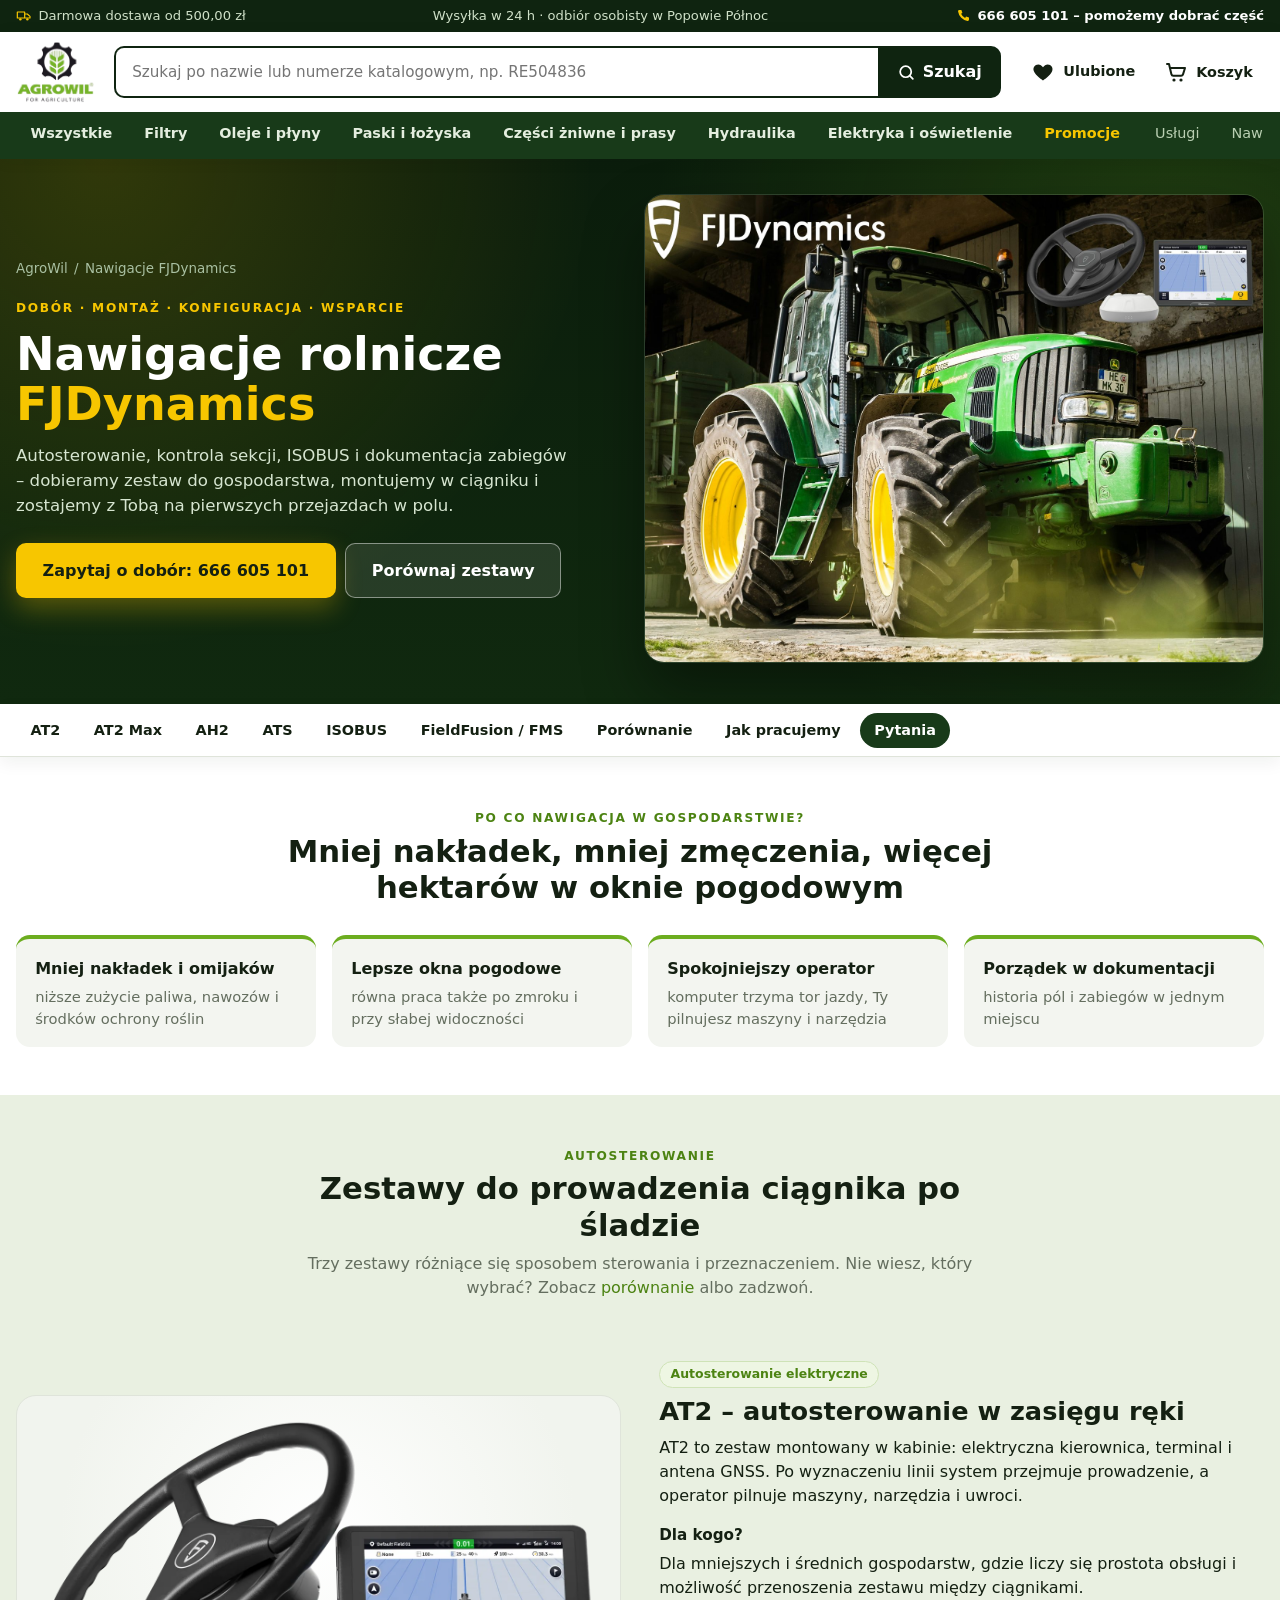
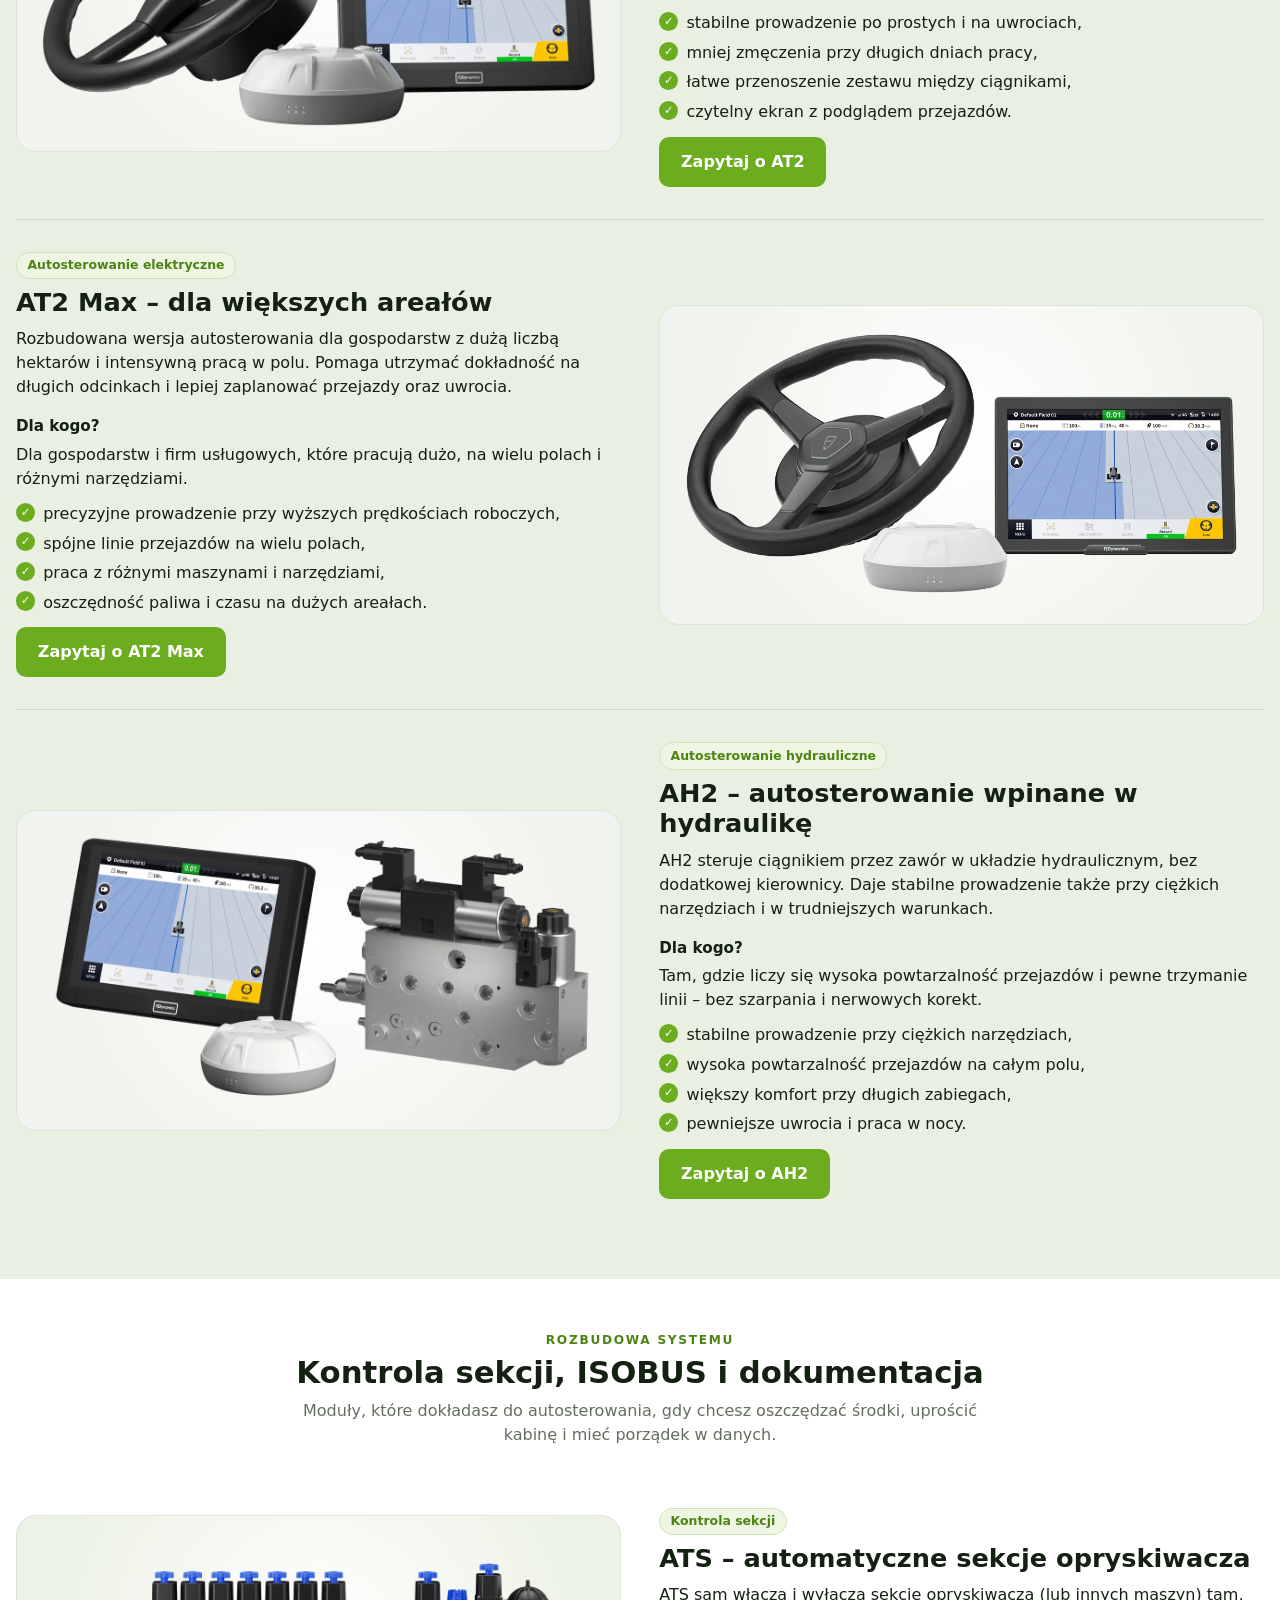
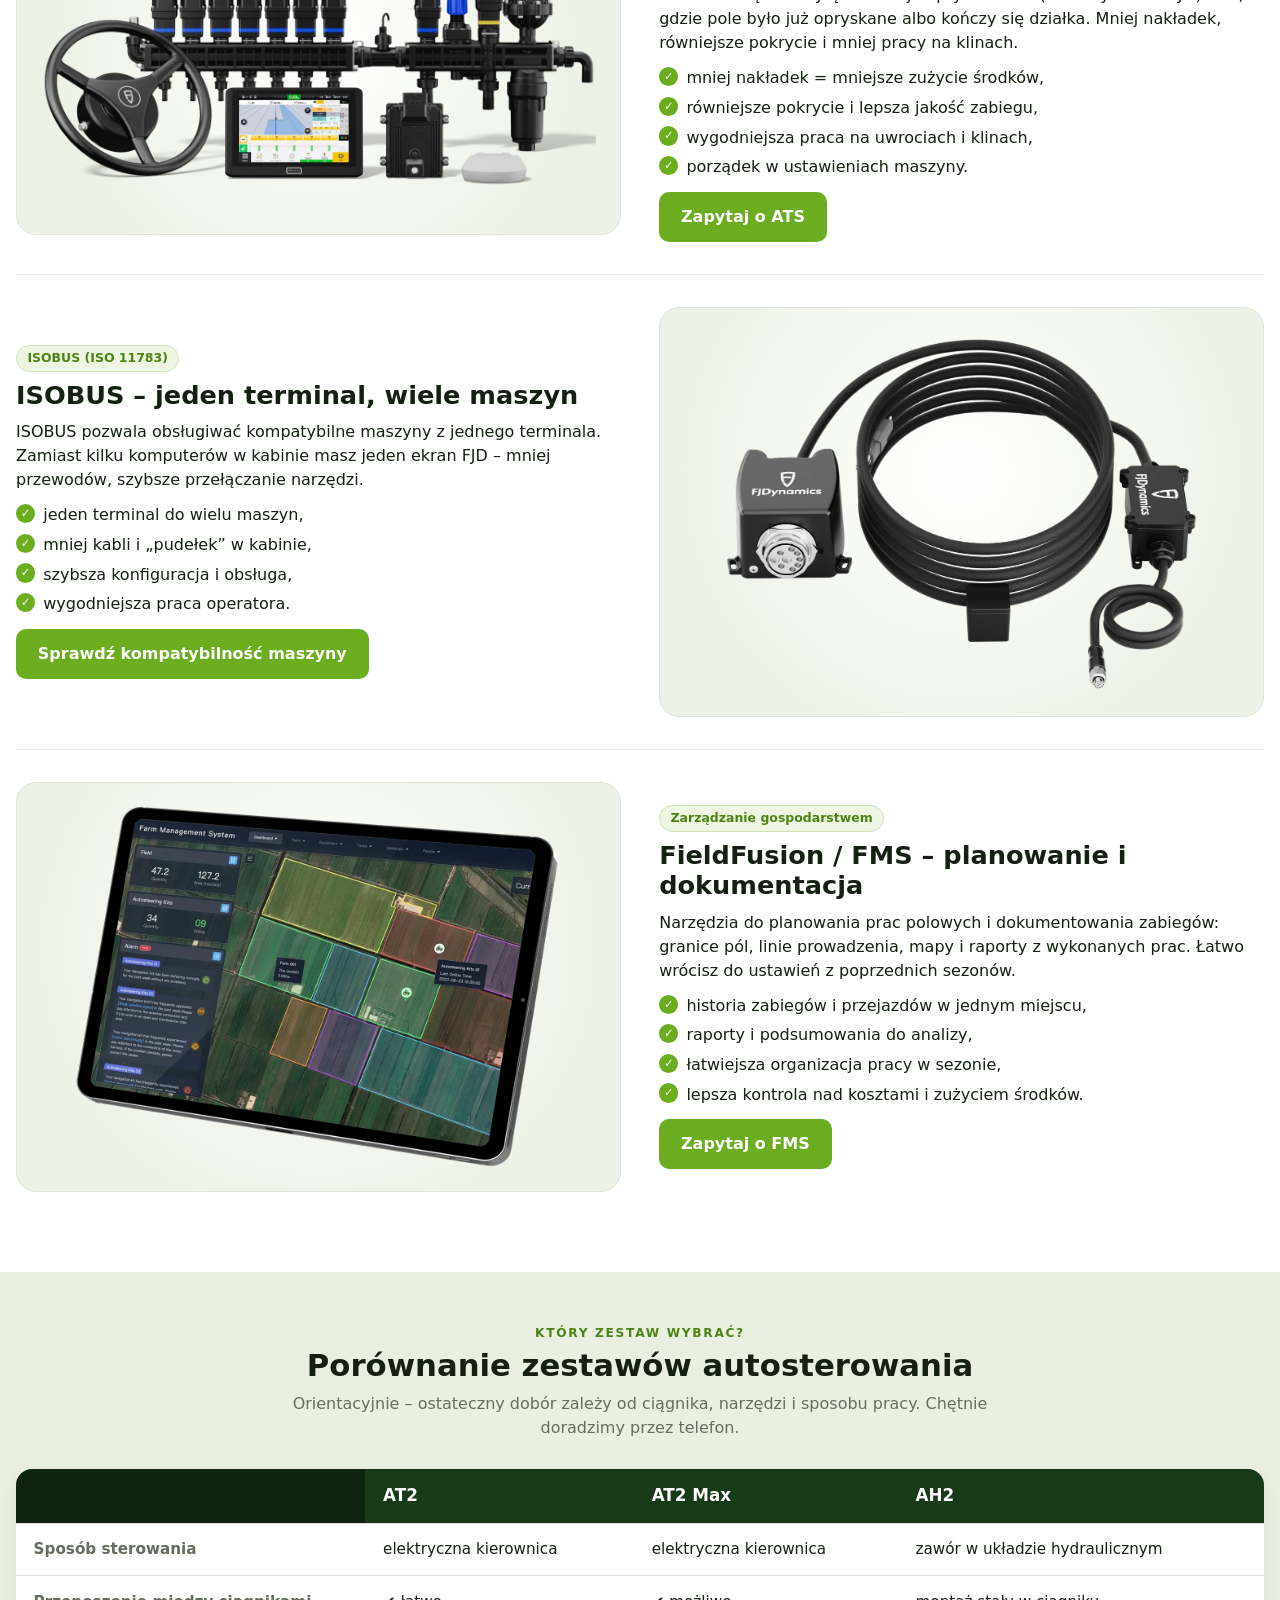
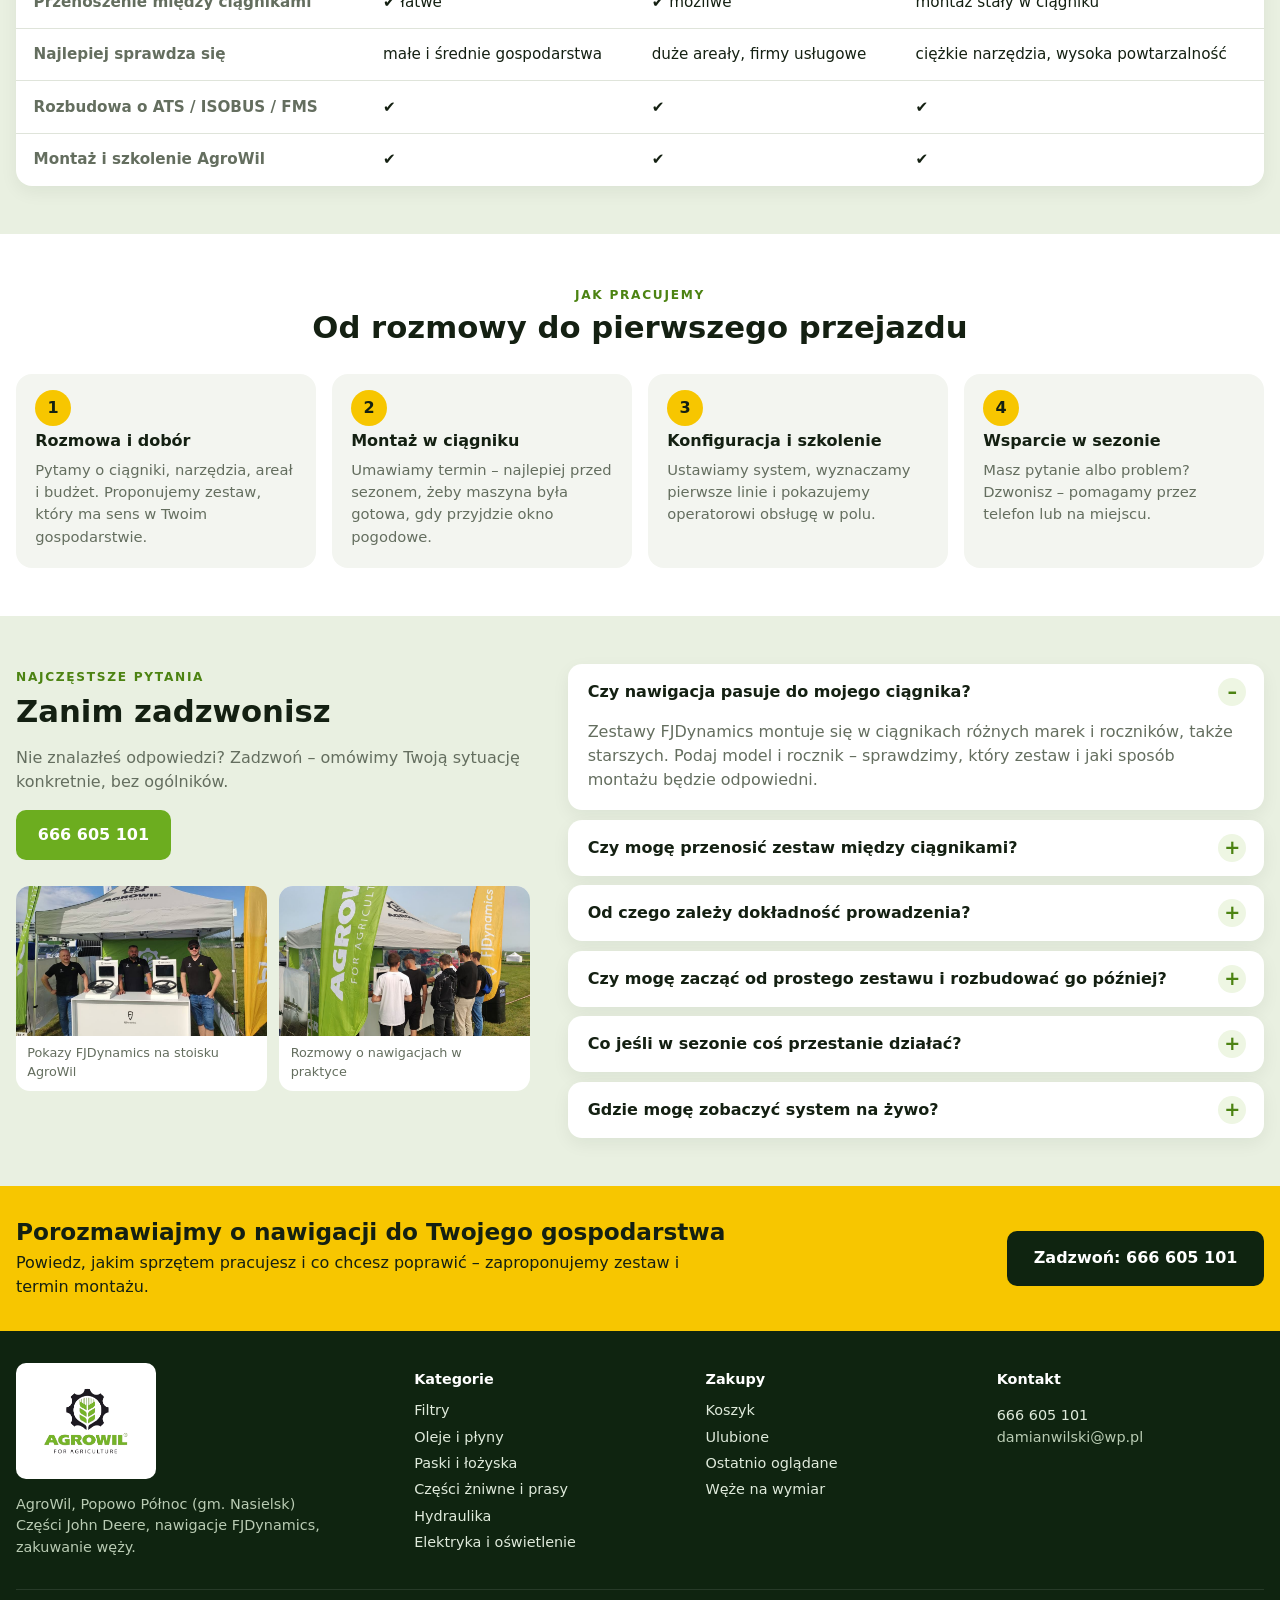
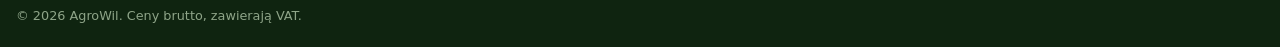
==== commit 1d92dbfc: "Integracja z Shopify (kasa i płatności), poprawione logo - shop/shopify.js: ceny, promocje i stany z" ====
--- a/agrowilfjdynamics.html
+++ b/agrowilfjdynamics.html
@@ -282,6 +282,8 @@
 <script defer src="shop/products.js"></script>
 <script defer src="shop/photos.js"></script>
 <script defer src="shop/images.js"></script>
+<script defer src="shop/shopify-config.js"></script>
+<script defer src="shop/shopify.js"></script>
 <script defer src="shop/shop.js"></script>
 <script defer src="shop/fjd.js"></script>
 </body>
--- a/shop/shop.css
+++ b/shop/shop.css
@@ -99,7 +99,7 @@
 .shop-header { position: sticky; top: 0; z-index: 50; background: #fff; box-shadow: 0 2px 14px rgba(15, 36, 16, .08); }
 .shop-header__row { display: flex; align-items: center; gap: 1.2rem; padding: .55rem 0; }
 .shop-logo { display: flex; align-items: center; gap: .1rem; flex-shrink: 0; text-decoration: none !important; }
-.shop-logo img { height: 104px; width: auto; margin: -22px -16px; }
+.shop-logo img { height: 62px; width: auto; max-width: none; }
 .shop-burger { display: none; }
 
 .shop-search { position: relative; flex: 1; display: flex; }
@@ -514,7 +514,7 @@
   .shop-header__row { flex-wrap: wrap; gap: .5rem .7rem; }
   .shop-burger { display: inline-grid; order: 0; }
   .shop-logo { order: 1; margin-right: auto; }
-  .shop-logo img { height: 80px; margin: -16px -12px; }
+  .shop-logo img { height: 48px; }
   .shop-actions { order: 2; }
   .shop-search { order: 3; flex-basis: 100%; }
   .shop-search input { padding: .65rem .8rem; }
@@ -806,3 +806,9 @@
 /* karty FJD na stronie głównej to linki – zachowaj jasny tekst na ciemnym tle */
 .shop a.fjd-item { color: #f4f7f3 !important; text-decoration: none !important; }
 .shop a.fjd-item h3 { color: #fff; }
+
+/* Uwagi do zamówienia w koszyku (trafiają do zamówienia w Shopify) */
+.summary__note { display: flex; flex-direction: column; gap: .35rem; font-size: .84rem; font-weight: 600; }
+.summary__note textarea { padding: .55rem .7rem; border: 1px solid #cdd5c6; border-radius: 9px; font: inherit; font-weight: 400; font-size: .9rem; resize: vertical; }
+.summary__note textarea:focus { outline: none; border-color: var(--lime); box-shadow: 0 0 0 3px rgba(108, 173, 31, .18); }
+.summary [data-checkout-error] a { color: var(--sale) !important; text-decoration: underline; }
